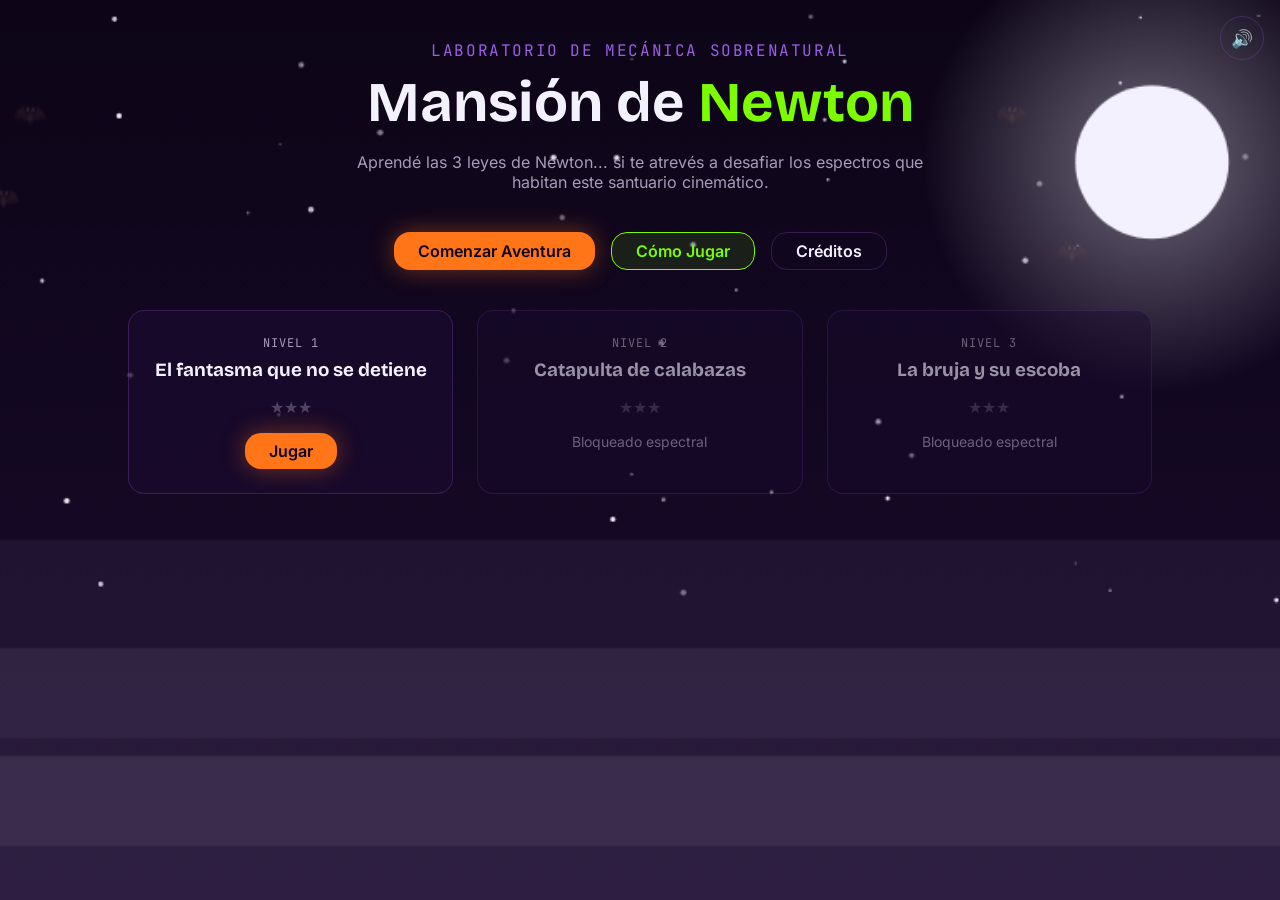
==== index.html @ 059179ec "fase-3: UI base, navegacion y pantallas de inicio/creditos (RF-01 a RF-06)" ====
<!DOCTYPE html>
<html lang="es">
  <head>
    <meta charset="UTF-8" />
    <meta name="viewport" content="width=device-width, initial-scale=1.0" />
    <title>Mansión de Newton</title>
    <link rel="stylesheet" href="css/tokens.css" />
    <link rel="stylesheet" href="css/base.css" />
    <link rel="stylesheet" href="css/components.css" />
    <link rel="stylesheet" href="css/screens.css" />
  </head>
  <body>
    <canvas id="game-canvas" width="960" height="540"></canvas>

    <button type="button" class="btn btn--ghost sound-toggle" data-sound-toggle aria-label="Silenciar sonido"></button>

    <div id="app">
      <section class="screen" data-screen="home" hidden>
        <p class="home__eyebrow">Laboratorio de Mecánica Sobrenatural</p>
        <h1 class="screen__title">Mansión de <em>Newton</em></h1>
        <p class="home__subtitle">
          Aprendé las 3 leyes de Newton... si te atrevés a desafiar los espectros
          que habitan este santuario cinemático.
        </p>
        <div class="home__actions">
          <button type="button" class="btn btn--primary" data-start-game>Comenzar Aventura</button>
          <button type="button" class="btn btn--secondary" data-modal-open="how-to-play">Cómo Jugar</button>
          <button type="button" class="btn btn--ghost" data-nav-to="credits">Créditos</button>
        </div>
        <div class="home__cards" data-level-cards></div>
      </section>

      <section class="screen" data-screen="credits" hidden>
        <h1 class="screen__title">Créditos</h1>
        <div class="panel credits__list">
          <p><strong>Materia:</strong> Física</p>
          <p><strong>Institución:</strong> Universidad de Cartagena, CT El Carmen de Bolívar</p>
          <p><strong>CIPA:</strong> Los Inges</p>
        </div>
        <div class="credits__actions">
          <button type="button" class="btn btn--ghost" data-nav-to="home">Volver al inicio</button>
          <button type="button" class="btn btn--secondary" data-reset-progress>Reiniciar progreso</button>
        </div>
      </section>
    </div>

    <div class="modal" data-modal="how-to-play" hidden>
      <div class="modal__backdrop"></div>
      <div class="modal__content panel" role="dialog" aria-modal="true" aria-labelledby="how-to-play-title">
        <button type="button" class="modal__close" data-modal-close aria-label="Cerrar">&times;</button>
        <h2 id="how-to-play-title">Cómo jugar</h2>
        <p>
          <strong>Nivel 1 — El fantasma que no se detiene:</strong> cargá potencia con el
          botón "Soplar" (o la tecla Espacio) y ajustá la fricción con el slider. El
          fantasma debe detenerse dentro de la alfombra, frente a la puerta.
        </p>
        <p>
          <strong>Nivel 2 — Catapulta de calabazas:</strong> elegí el tamaño de la
          calabaza, ajustá la fuerza de lanzamiento y derribá al menos 3 de los 4
          esqueletos en un máximo de 3 lanzamientos.
        </p>
        <p>
          <strong>Nivel 3 — La bruja y su escoba:</strong> elegí qué objeto lanzar y en
          qué dirección. La bruja retrocede en sentido contrario: usá el impulso para
          llegar hasta la luna.
        </p>
      </div>
    </div>

    <!-- Librerías de terceros -->
    <script src="vendor/matter.min.js" defer></script>
    <script src="vendor/chart.umd.min.js" defer></script>

    <!-- Núcleo físico (puro, sin DOM) -->
    <script src="js/config.js" defer></script>
    <script src="js/physics/newton.js" defer></script>
    <script src="js/physics/integrator.js" defer></script>

    <!-- Motor -->
    <script src="js/engine/loop.js" defer></script>
    <script src="js/engine/particles.js" defer></script>
    <script src="js/engine/background.js" defer></script>
    <script src="js/engine/audio.js" defer></script>

    <!-- Estado y datos -->
    <script src="js/state.js" defer></script>
    <script src="js/data/content.js" defer></script>

    <!-- UI -->
    <script src="js/ui/hud.js" defer></script>
    <script src="js/ui/chart.js" defer></script>
    <script src="js/ui/quiz.js" defer></script>
    <script src="js/ui/screens.js" defer></script>

    <!-- Niveles -->
    <script src="js/levels/level1.js" defer></script>
    <script src="js/levels/level2.js" defer></script>
    <script src="js/levels/level3.js" defer></script>

    <!-- Arranque -->
    <script src="js/main.js" defer></script>
  </body>
</html>
---- css/tokens.css ----
/*
  Variables de diseño de Mansión de Newton.
  Colores y tipografía tomados del export real de Stitch
  (design/stitch/mansi_n_de_newton/DESIGN.md), que prevalece
  sobre SPEC.md sección 5 cuando hay diferencias (SPEC.md 0.1.2 y 5).
  Fuentes autohospedadas en /assets/fonts para cumplir RNF-06 (offline).
*/

@font-face {
  font-family: "Bricolage Grotesque";
  src: url("../assets/fonts/bricolage-grotesque-variable.woff2") format("woff2");
  font-weight: 600 800;
  font-style: normal;
  font-display: swap;
}

@font-face {
  font-family: "Inter";
  src: url("../assets/fonts/inter-variable.woff2") format("woff2");
  font-weight: 400 600;
  font-style: normal;
  font-display: swap;
}

@font-face {
  font-family: "JetBrains Mono";
  src: url("../assets/fonts/jetbrains-mono-variable.woff2") format("woff2");
  font-weight: 400 600;
  font-style: normal;
  font-display: swap;
}

:root {
  /* Colores base */
  --color-bg-black: #0d0517;
  --color-bg-deep: #1a0b2e;
  --color-primary: #ff7518;
  --color-secondary: #7cfc00;
  --color-glow: #9b5de5;
  --color-text: #f4f1ff;
  --color-text-dim: #a89bb9;
  --color-ok: #7cfc00;
  --color-error: #ff3b5c;

  /* Tipografía (sustituye Creepster/Poppins de SPEC.md 5 por el diseño real) */
  --font-display: "Bricolage Grotesque", cursive;
  --font-body: "Inter", sans-serif;
  --font-mono: "JetBrains Mono", monospace;

  /* Forma */
  --radius: 0.5rem;
  --radius-lg: 1rem;
  --glass: rgba(26, 11, 46, 0.65);

  /* Espaciado (escala base 4px/8px, DESIGN.md "Layout & Spacing") */
  --space-xs: 0.25rem;
  --space-sm: 0.5rem;
  --space-md: 1rem;
  --space-lg: 1.5rem;
  --space-xl: 2.5rem;

  /* Niveles de elevación — Gothic Cyber-Glassmorphism (DESIGN.md "Elevation & Depth") */
  --elevation-1-bg: rgba(26, 11, 46, 0.7);
  --elevation-1-border: rgba(155, 93, 229, 0.25);
  --elevation-2-bg: rgba(38, 16, 66, 0.85);
  --elevation-2-glow: 0 0 20px -5px rgba(155, 93, 229, 0.35);
  --elevation-3-bg: rgba(26, 11, 46, 0.95);
  --elevation-3-glow-primary: 0 0 24px rgba(255, 117, 24, 0.4);
  --elevation-3-glow-secondary: 0 0 24px rgba(124, 252, 0, 0.4);
}
---- css/base.css ----
/*
  Reset y base tipográfica. Los estilos de pantallas/componentes
  se añaden en fases posteriores (components.css, screens.css).
*/

*,
*::before,
*::after {
  box-sizing: border-box;
}

html,
body {
  margin: 0;
  padding: 0;
  height: 100%;
}

body {
  background: var(--color-bg-black);
  color: var(--color-text);
  font-family: var(--font-body);
  -webkit-font-smoothing: antialiased;
}

/*
  Fondo ambiental fijo detrás de toda la UI. `object-fit: cover` escala las
  coordenadas lógicas 960x540 para cubrir el viewport sin deformarse,
  recortando el sobrante en vez de estirar (RNF-04).
*/
#game-canvas {
  position: fixed;
  inset: 0;
  width: 100vw;
  height: 100vh;
  object-fit: cover;
  z-index: -1;
  pointer-events: none;
}
---- css/components.css ----
/*
  Componentes reutilizables: botones, paneles, modal, tarjetas, slider, hud.
  Ver DESIGN.md (Stitch) para el sistema de elevación y estados de botón.
*/

/* Botones */
.btn {
  display: inline-flex;
  align-items: center;
  justify-content: center;
  gap: var(--space-sm);
  padding: var(--space-sm) var(--space-lg);
  border: none;
  border-radius: var(--radius-lg);
  font-family: var(--font-body);
  font-weight: 600;
  font-size: 1rem;
  cursor: pointer;
  transition: transform 0.15s ease, box-shadow 0.15s ease, background-color 0.15s ease;
}

.btn:focus-visible {
  outline: 2px solid var(--color-glow);
  outline-offset: 2px;
}

.btn:disabled {
  opacity: 0.5;
  cursor: not-allowed;
  transform: none !important;
  box-shadow: none !important;
}

.btn--primary {
  background: var(--color-primary);
  color: var(--color-bg-black);
  box-shadow: var(--elevation-3-glow-primary);
}

.btn--primary:hover:not(:disabled) {
  transform: scale(1.02);
}

.btn--primary:active:not(:disabled) {
  transform: scale(0.98);
}

.btn--secondary {
  background: rgba(124, 252, 0, 0.1);
  border: 1px solid var(--color-secondary);
  color: var(--color-secondary);
}

.btn--secondary:hover:not(:disabled) {
  background: var(--color-secondary);
  color: var(--color-bg-black);
}

.btn--ghost {
  background: transparent;
  border: 1px solid var(--elevation-1-border);
  color: var(--color-text);
}

.btn--ghost:hover:not(:disabled) {
  background: rgba(155, 93, 229, 0.2);
}

/* Botón flotante de sonido (RF-05), visible en todas las pantallas */
.sound-toggle {
  position: fixed;
  top: var(--space-md);
  right: var(--space-md);
  z-index: 10;
  width: 2.75rem;
  height: 2.75rem;
  padding: 0;
  border-radius: 50%;
  font-size: 1.1rem;
}

/* Paneles (efecto cristal, niveles de elevación de DESIGN.md) */
.panel {
  background: var(--elevation-1-bg);
  border: 1px solid var(--elevation-1-border);
  border-radius: var(--radius-lg);
  backdrop-filter: blur(16px);
  padding: var(--space-lg);
}

.panel--raised {
  background: var(--elevation-2-bg);
  box-shadow: var(--elevation-2-glow);
  backdrop-filter: blur(24px);
}

/* Modal */
.modal {
  position: fixed;
  inset: 0;
  z-index: 100;
  display: flex;
  align-items: center;
  justify-content: center;
  padding: var(--space-md);
}

.modal[hidden] {
  display: none;
}

.modal__backdrop {
  position: absolute;
  inset: 0;
  background: rgba(13, 5, 23, 0.75);
}

.modal__content {
  position: relative;
  background: var(--elevation-3-bg);
  box-shadow: var(--elevation-3-glow-primary);
  max-width: 32rem;
  max-height: 100%;
  overflow-y: auto;
  padding: var(--space-xl);
}

.modal__close {
  position: absolute;
  top: var(--space-md);
  right: var(--space-md);
  background: transparent;
  border: none;
  color: var(--color-text-dim);
  font-size: 1.25rem;
  line-height: 1;
  cursor: pointer;
}

.modal__close:hover {
  color: var(--color-text);
}

/* Tarjetas de nivel (RF-02) */
.card {
  background: var(--elevation-1-bg);
  border: 1px solid var(--elevation-1-border);
  border-radius: var(--radius-lg);
  padding: var(--space-lg);
  text-align: center;
}

.card--locked {
  opacity: 0.6;
}

.card--completed {
  border-color: var(--color-secondary);
  box-shadow: var(--elevation-3-glow-secondary);
}

.card__eyebrow {
  font-family: var(--font-mono);
  font-size: 0.75rem;
  color: var(--color-text-dim);
  text-transform: uppercase;
  letter-spacing: 0.08em;
  margin: 0;
}

.card__title {
  font-family: var(--font-display);
  margin: var(--space-sm) 0 var(--space-md);
}

.card__stars {
  margin-bottom: var(--space-md);
}

.card__star {
  color: var(--color-text-dim);
  opacity: 0.4;
}

.card__star--filled {
  color: var(--color-primary);
  opacity: 1;
}

.card__hint {
  font-size: 0.875rem;
  color: var(--color-text-dim);
}

/* Slider */
.slider {
  width: 100%;
  height: 6px;
  border-radius: var(--radius);
  background: var(--elevation-1-border);
  accent-color: var(--color-primary);
  cursor: pointer;
}

.slider:focus-visible {
  outline: 2px solid var(--color-glow);
  outline-offset: 2px;
}

/* HUD */
.hud {
  background: var(--elevation-2-bg);
  box-shadow: var(--elevation-2-glow);
  border-radius: var(--radius-lg);
  padding: var(--space-md) var(--space-lg);
  font-family: var(--font-mono);
}
---- css/screens.css ----
/*
  Estilos por pantalla. La visibilidad se controla con el atributo nativo
  `hidden` (ver js/ui/screens.js), no con clases.
*/

#app {
  position: relative;
  min-height: 100vh;
  padding: var(--space-xl) var(--space-md);
}

.screen {
  max-width: 64rem;
  margin: 0 auto;
}

.screen__title {
  font-family: var(--font-display);
  font-size: clamp(2rem, 6vw, 3.5rem);
  text-align: center;
  margin: 0 0 var(--space-md);
}

.screen__title em {
  color: var(--color-secondary);
  font-style: normal;
}

/* Pantalla de inicio */
.home__eyebrow {
  font-family: var(--font-mono);
  color: var(--color-glow);
  text-transform: uppercase;
  letter-spacing: 0.1em;
  text-align: center;
  margin: 0 0 var(--space-sm);
}

.home__subtitle {
  text-align: center;
  color: var(--color-text-dim);
  max-width: 36rem;
  margin: 0 auto var(--space-xl);
}

.home__actions {
  display: flex;
  flex-wrap: wrap;
  justify-content: center;
  gap: var(--space-md);
  margin-bottom: var(--space-xl);
}

.home__cards {
  display: grid;
  grid-template-columns: 1fr;
  gap: var(--space-lg);
}

@media (min-width: 640px) {
  .home__cards {
    grid-template-columns: repeat(2, 1fr);
  }
}

@media (min-width: 960px) {
  .home__cards {
    grid-template-columns: repeat(3, 1fr);
  }
}

/* Créditos */
.credits__list {
  color: var(--color-text-dim);
  line-height: 1.8;
}

.credits__actions {
  display: flex;
  flex-wrap: wrap;
  justify-content: center;
  gap: var(--space-md);
  margin-top: var(--space-xl);
}
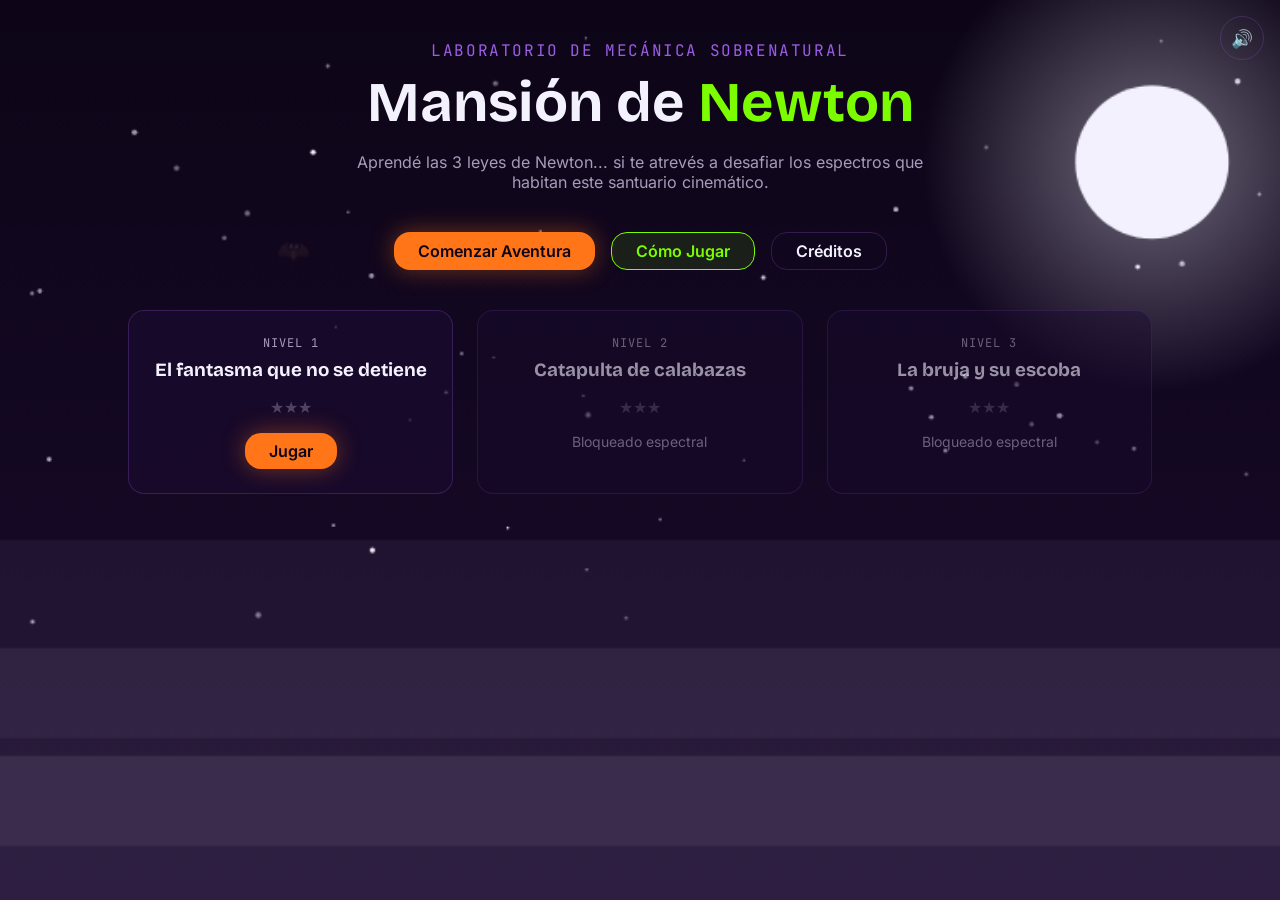
==== commit 5f7b5e3c: "fase-4: nivel 1, el fantasma que no se detiene (RF-10 a RF-14, RF-20 a RF-26)" ====
--- a/index.html
+++ b/index.html
@@ -28,6 +28,52 @@
           <button type="button" class="btn btn--ghost" data-nav-to="credits">Créditos</button>
         </div>
         <div class="home__cards" data-level-cards></div>
+      </section>
+
+      <section class="screen level" data-screen="level-1" hidden>
+        <div class="level__topbar hud" data-level1="topbar"></div>
+        <div class="level__layout">
+          <div class="level__stage-wrap">
+            <canvas class="level__canvas" data-level1="canvas" width="960" height="540"></canvas>
+            <div class="level__message panel" data-level1="message" hidden></div>
+          </div>
+          <aside class="level__sidebar">
+            <div class="level__mission panel">
+              <h2 class="level__mission-title">Misión</h2>
+              <p>
+                Soplá al fantasma para que se detenga justo sobre la alfombra, frente a
+                la puerta. Ajustá la niebla de fricción antes de soplar: una vez que el
+                fantasma vuela, ya no podés cambiarla.
+              </p>
+            </div>
+            <div class="level__control">
+              <label class="level__control-label" for="level1-friction">
+                Niebla de fricción (<span data-level1="friction-value">μ = 0.00</span>)
+              </label>
+              <input
+                id="level1-friction"
+                class="slider"
+                type="range"
+                min="0"
+                max="1"
+                step="0.01"
+                value="0.3"
+                data-level1="friction"
+              />
+            </div>
+            <div class="level__control">
+              <button type="button" class="btn btn--primary level__blow" data-level1="blow">
+                Mantené para soplar
+              </button>
+              <div class="charge-bar">
+                <div class="charge-bar__fill" data-level1="charge-fill"></div>
+              </div>
+            </div>
+            <div class="hud level__telemetry" data-level1="telemetry"></div>
+            <p class="level__status" data-level1="status">Estado: en reposo (inercia estática)</p>
+            <button type="button" class="btn btn--ghost" data-level1="reset">Reiniciar</button>
+          </aside>
+        </div>
       </section>
 
       <section class="screen" data-screen="credits" hidden>
--- a/css/components.css
+++ b/css/components.css
@@ -215,3 +215,50 @@
   padding: var(--space-md) var(--space-lg);
   font-family: var(--font-mono);
 }
+
+.hud__title {
+  font-family: var(--font-display);
+  color: var(--color-text);
+}
+
+.hud__score,
+.hud__attempts {
+  color: var(--color-text-dim);
+}
+
+.hud__field {
+  display: flex;
+  justify-content: space-between;
+  gap: var(--space-sm);
+}
+
+.hud__field-label {
+  color: var(--color-text-dim);
+}
+
+.hud__field-value {
+  color: var(--color-text);
+  font-weight: 600;
+}
+
+.hud__field-value small {
+  color: var(--color-text-dim);
+  font-weight: 400;
+}
+
+/* Barra de carga del soplido (RF-21) */
+.charge-bar {
+  width: 100%;
+  height: 8px;
+  margin-top: var(--space-sm);
+  border-radius: var(--radius);
+  background: var(--elevation-1-border);
+  overflow: hidden;
+}
+
+.charge-bar__fill {
+  height: 100%;
+  width: 0%;
+  background: var(--color-primary);
+  transition: width 0.05s linear;
+}
--- a/css/screens.css
+++ b/css/screens.css
@@ -69,6 +69,113 @@
   }
 }
 
+/* Pantallas de nivel (RF-10 a RF-14) */
+.level {
+  max-width: 72rem;
+}
+
+.level__topbar {
+  display: flex;
+  flex-wrap: wrap;
+  justify-content: space-between;
+  gap: var(--space-sm);
+  margin-bottom: var(--space-lg);
+}
+
+.level__layout {
+  display: grid;
+  grid-template-columns: 1fr;
+  gap: var(--space-lg);
+}
+
+.level__stage-wrap {
+  position: relative;
+}
+
+.level__canvas {
+  width: 100%;
+  aspect-ratio: 16 / 9;
+  display: block;
+  border-radius: var(--radius-lg);
+  border: 1px solid var(--elevation-1-border);
+}
+
+.level__message {
+  position: absolute;
+  inset: var(--space-md);
+  display: flex;
+  flex-direction: column;
+  justify-content: center;
+  align-items: center;
+  gap: var(--space-sm);
+  text-align: center;
+  background: var(--elevation-3-bg);
+  backdrop-filter: blur(20px);
+}
+
+.level__message-title {
+  font-family: var(--font-display);
+  font-size: 1.5rem;
+  margin: 0;
+}
+
+.level__message-title--ok {
+  color: var(--color-secondary);
+}
+
+.level__message-title--error {
+  color: var(--color-error);
+}
+
+.level__message-actions {
+  display: flex;
+  flex-wrap: wrap;
+  justify-content: center;
+  gap: var(--space-sm);
+}
+
+.level__sidebar {
+  display: flex;
+  flex-direction: column;
+  gap: var(--space-md);
+}
+
+.level__mission-title {
+  font-family: var(--font-display);
+  margin: 0 0 var(--space-sm);
+}
+
+.level__control-label {
+  display: block;
+  font-size: 0.875rem;
+  color: var(--color-text-dim);
+  margin-bottom: var(--space-sm);
+}
+
+.level__blow {
+  width: 100%;
+}
+
+.level__telemetry {
+  display: grid;
+  grid-template-columns: repeat(2, 1fr);
+  gap: var(--space-sm);
+}
+
+.level__status {
+  font-family: var(--font-mono);
+  font-size: 0.875rem;
+  color: var(--color-text-dim);
+  text-align: center;
+  margin: 0;
+}
+
+@media (min-width: 960px) {
+  .level__layout {
+    grid-template-columns: 2fr 1fr;
+  }
+}
+
 /* Créditos */
 .credits__list {
   color: var(--color-text-dim);
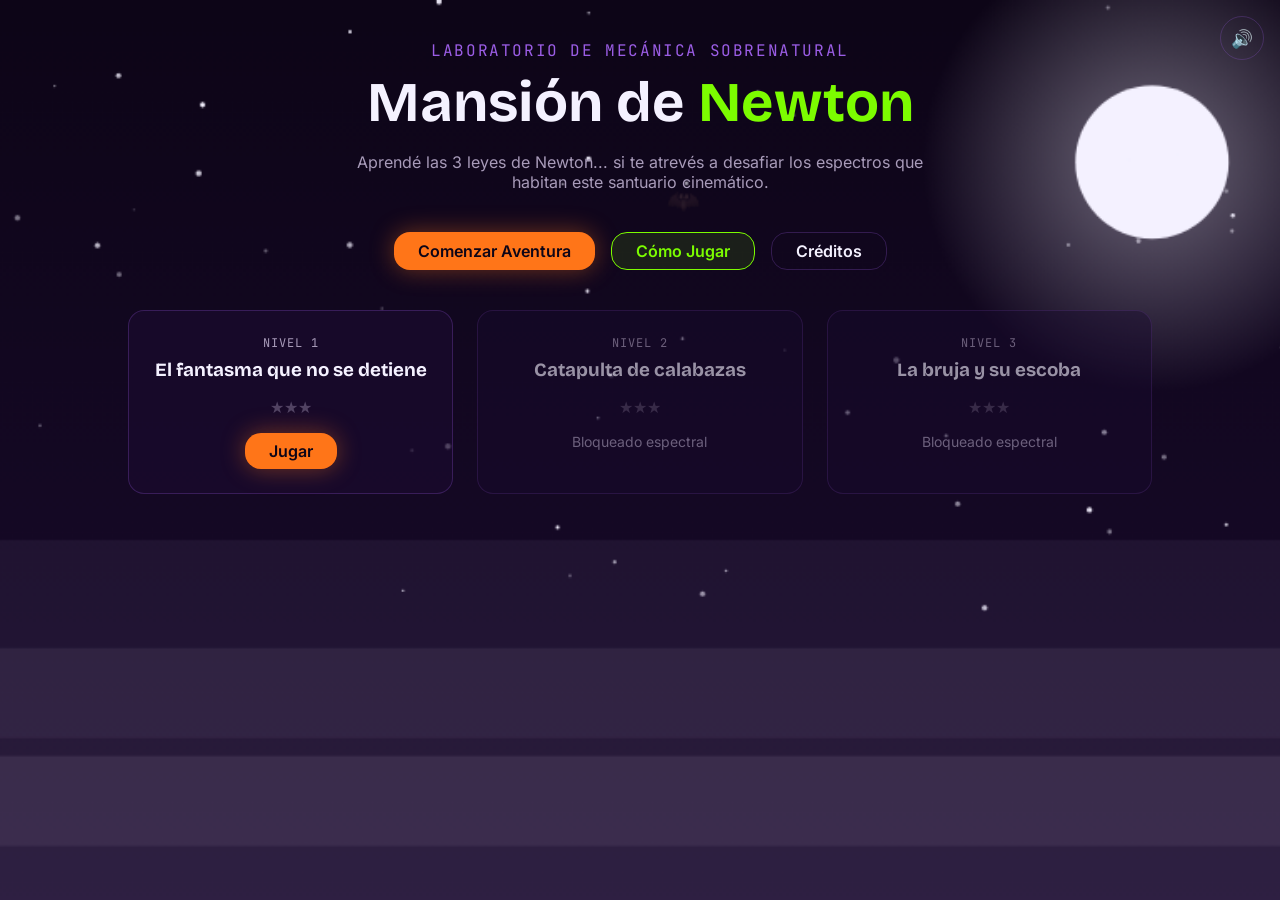
==== commit 6c7eb38b: "fase-5: explicación y quiz tras ganar un nivel (RF-50 a RF-53)" ====
--- a/index.html
+++ b/index.html
@@ -113,6 +113,30 @@
       </div>
     </div>
 
+    <div class="modal" data-modal="lesson" hidden>
+      <div class="modal__backdrop"></div>
+      <div class="modal__content panel" role="dialog" aria-modal="true" aria-labelledby="lesson-title">
+        <button type="button" class="modal__close" data-modal-close aria-label="Cerrar">&times;</button>
+
+        <div data-lesson="explanation">
+          <p class="lesson__eyebrow">Ley de Newton</p>
+          <h2 id="lesson-title" data-lesson="law-name"></h2>
+          <p class="lesson__statement" data-lesson="law-statement"></p>
+          <p class="lesson__formula" data-lesson="law-formula"></p>
+          <p class="lesson__example" data-lesson="law-example"></p>
+          <button type="button" class="btn btn--primary" data-lesson="continue-quiz">Continuar al quiz</button>
+        </div>
+
+        <div data-lesson="quiz" hidden>
+          <p class="lesson__eyebrow">Quiz</p>
+          <h2 data-lesson="quiz-question"></h2>
+          <div class="quiz__options" data-lesson="quiz-options"></div>
+          <p class="quiz__feedback" data-lesson="quiz-feedback" hidden></p>
+          <button type="button" class="btn btn--primary" data-lesson="next-level" hidden>Siguiente nivel</button>
+        </div>
+      </div>
+    </div>
+
     <!-- Librerías de terceros -->
     <script src="vendor/matter.min.js" defer></script>
     <script src="vendor/chart.umd.min.js" defer></script>
--- a/css/components.css
+++ b/css/components.css
@@ -262,3 +262,74 @@
   background: var(--color-primary);
   transition: width 0.05s linear;
 }
+
+/* Modal de explicación y quiz (RF-50 a RF-53) */
+.lesson__eyebrow {
+  font-family: var(--font-mono);
+  font-size: 0.75rem;
+  color: var(--color-text-dim);
+  text-transform: uppercase;
+  letter-spacing: 0.08em;
+  margin: 0;
+}
+
+.lesson__statement {
+  color: var(--color-text);
+}
+
+.lesson__formula {
+  font-family: var(--font-mono);
+  font-size: 1.25rem;
+  color: var(--color-primary);
+}
+
+.lesson__example {
+  color: var(--color-text-dim);
+}
+
+.quiz__options {
+  display: flex;
+  flex-direction: column;
+  gap: var(--space-sm);
+  margin: var(--space-md) 0;
+}
+
+.quiz__option {
+  text-align: left;
+  padding: var(--space-sm) var(--space-md);
+  border-radius: var(--radius);
+  border: 1px solid var(--elevation-1-border);
+  background: var(--elevation-1-bg);
+  color: var(--color-text);
+  cursor: pointer;
+}
+
+.quiz__option:disabled {
+  cursor: default;
+}
+
+.quiz__option--correct {
+  border-color: var(--color-ok);
+  box-shadow: 0 0 0 1px var(--color-ok) inset;
+}
+
+.quiz__option--incorrect {
+  border-color: var(--color-error);
+  box-shadow: 0 0 0 1px var(--color-error) inset;
+}
+
+.quiz__feedback {
+  padding: var(--space-sm) var(--space-md);
+  border-radius: var(--radius);
+  margin-bottom: var(--space-md);
+}
+
+.quiz__feedback--ok {
+  background: rgba(124, 252, 0, 0.12);
+  color: var(--color-ok);
+}
+
+.quiz__feedback--error {
+  background: rgba(255, 59, 92, 0.12);
+  color: var(--color-error);
+}
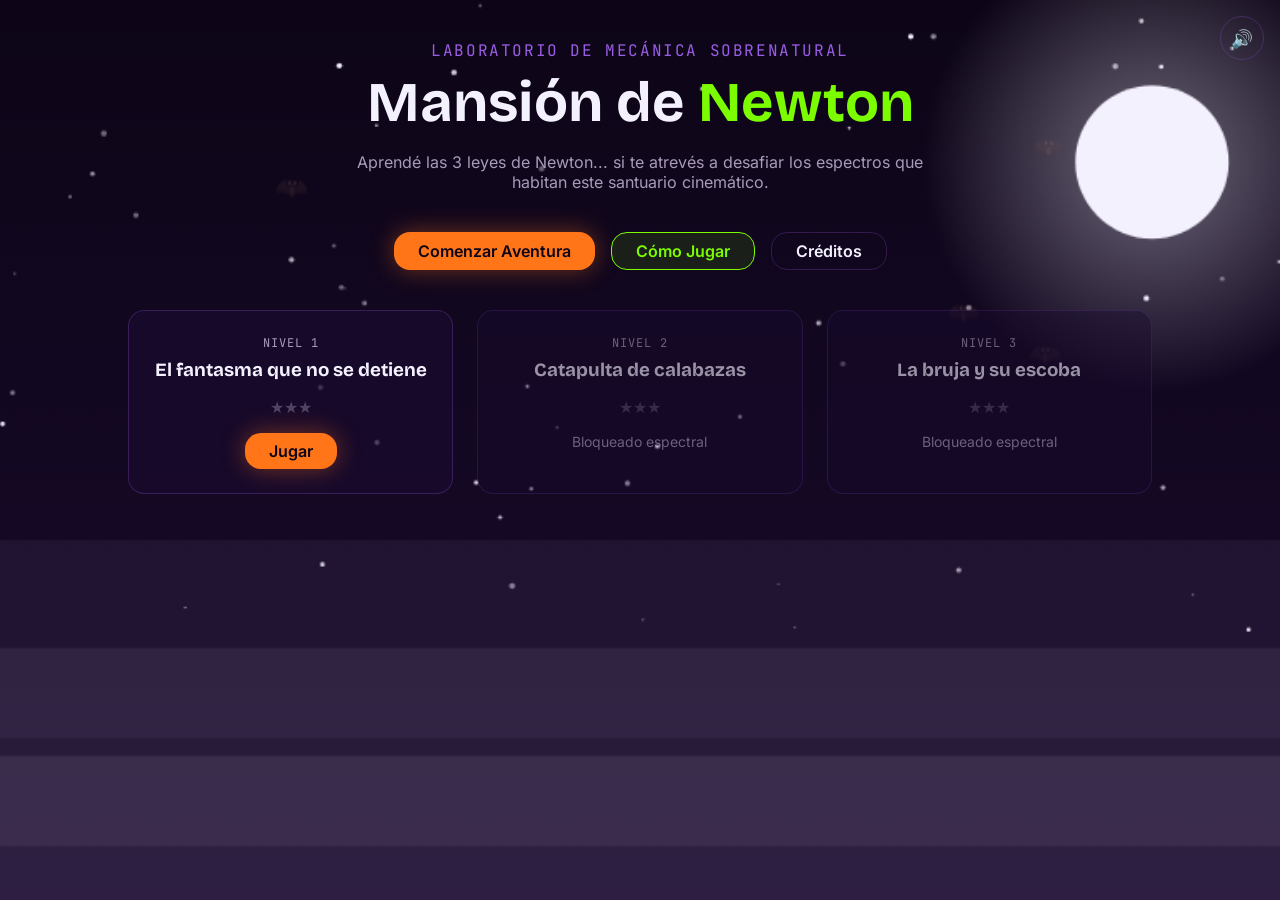
==== commit eb15d7f8: "fase-6: catapulta de calabazas con Matter.js (RF-30 a RF-38)" ====
--- a/index.html
+++ b/index.html
@@ -76,6 +76,64 @@
         </div>
       </section>
 
+      <section class="screen level" data-screen="level-2" hidden>
+        <div class="level__topbar hud" data-level2="topbar"></div>
+        <div class="level__layout">
+          <div class="level__stage-wrap">
+            <canvas class="level__canvas" data-level2="canvas" width="960" height="540"></canvas>
+            <div class="level__message panel" data-level2="message" hidden></div>
+          </div>
+          <aside class="level__sidebar">
+            <div class="level__mission panel">
+              <h2 class="level__mission-title">Misión</h2>
+              <p>
+                Elegí la calabaza y la fuerza de la catapulta para derribar al menos 3
+                de los 4 esqueletos de la torre. Tenés 3 lanzamientos: usá la vista
+                previa para calcular antes de disparar.
+              </p>
+            </div>
+            <div class="level__control">
+              <span class="level__control-label">Calabaza</span>
+              <div class="pumpkin-select">
+                <button type="button" class="pumpkin-select__option" data-level2-mass="small">
+                  Pequeña <span class="pumpkin-select__mass">1 kg</span>
+                </button>
+                <button type="button" class="pumpkin-select__option" data-level2-mass="medium">
+                  Mediana <span class="pumpkin-select__mass">3 kg</span>
+                </button>
+                <button type="button" class="pumpkin-select__option" data-level2-mass="giant">
+                  Gigante <span class="pumpkin-select__mass">8 kg</span>
+                </button>
+              </div>
+            </div>
+            <div class="level__control">
+              <label class="level__control-label" for="level2-force">
+                Fuerza (<span data-level2="force-value">150 N</span>)
+              </label>
+              <input
+                id="level2-force"
+                class="slider"
+                type="range"
+                min="50"
+                max="500"
+                step="10"
+                value="150"
+                data-level2="force"
+              />
+            </div>
+            <div class="level2-instrument panel panel--raised" data-level2="preview">
+              <div class="hud level__telemetry" data-level2="telemetry"></div>
+              <p class="level2-instrument__formula" data-level2="formula"></p>
+            </div>
+            <div class="level2-chart">
+              <canvas data-level2="chart" height="140"></canvas>
+            </div>
+            <button type="button" class="btn btn--primary" data-level2="launch">Lanzar</button>
+            <p class="level__status" data-level2="status">Estado: catapulta lista</p>
+          </aside>
+        </div>
+      </section>
+
       <section class="screen" data-screen="credits" hidden>
         <h1 class="screen__title">Créditos</h1>
         <div class="panel credits__list">
--- a/css/base.css
+++ b/css/base.css
@@ -14,6 +14,16 @@
   margin: 0;
   padding: 0;
   height: 100%;
+}
+
+/*
+  Cualquier regla de `display` en una clase de autor vence por especificidad
+  a la hoja de estilos del navegador para `[hidden]`, así que sin esto
+  cualquier componente con `display` propio (botones, paneles) ignora el
+  atributo `hidden` y queda visible igual.
+*/
+[hidden] {
+  display: none !important;
 }
 
 body {
--- a/css/components.css
+++ b/css/components.css
@@ -333,3 +333,49 @@
   background: rgba(255, 59, 92, 0.12);
   color: var(--color-error);
 }
+
+/* Selector de calabaza (Nivel 2, RF-33) */
+.pumpkin-select {
+  display: flex;
+  gap: var(--space-sm);
+}
+
+.pumpkin-select__option {
+  flex: 1;
+  padding: var(--space-sm);
+  border-radius: var(--radius);
+  border: 1px solid var(--elevation-1-border);
+  background: var(--elevation-1-bg);
+  color: var(--color-text);
+  text-align: center;
+  cursor: pointer;
+}
+
+.pumpkin-select__option[aria-pressed='true'] {
+  border-color: var(--color-primary);
+  box-shadow: var(--elevation-3-glow-primary);
+}
+
+.pumpkin-select__option:disabled {
+  opacity: 0.5;
+  cursor: default;
+}
+
+.pumpkin-select__mass {
+  display: block;
+  font-size: 0.75rem;
+  color: var(--color-text-dim);
+}
+
+/* Panel de instrumentos del Nivel 2 (RF-34, RF-36) */
+.level2-instrument__formula {
+  font-family: var(--font-mono);
+  color: var(--color-primary);
+  margin-top: var(--space-sm);
+  margin-bottom: 0;
+}
+
+.level2-chart {
+  position: relative;
+  height: 140px;
+}
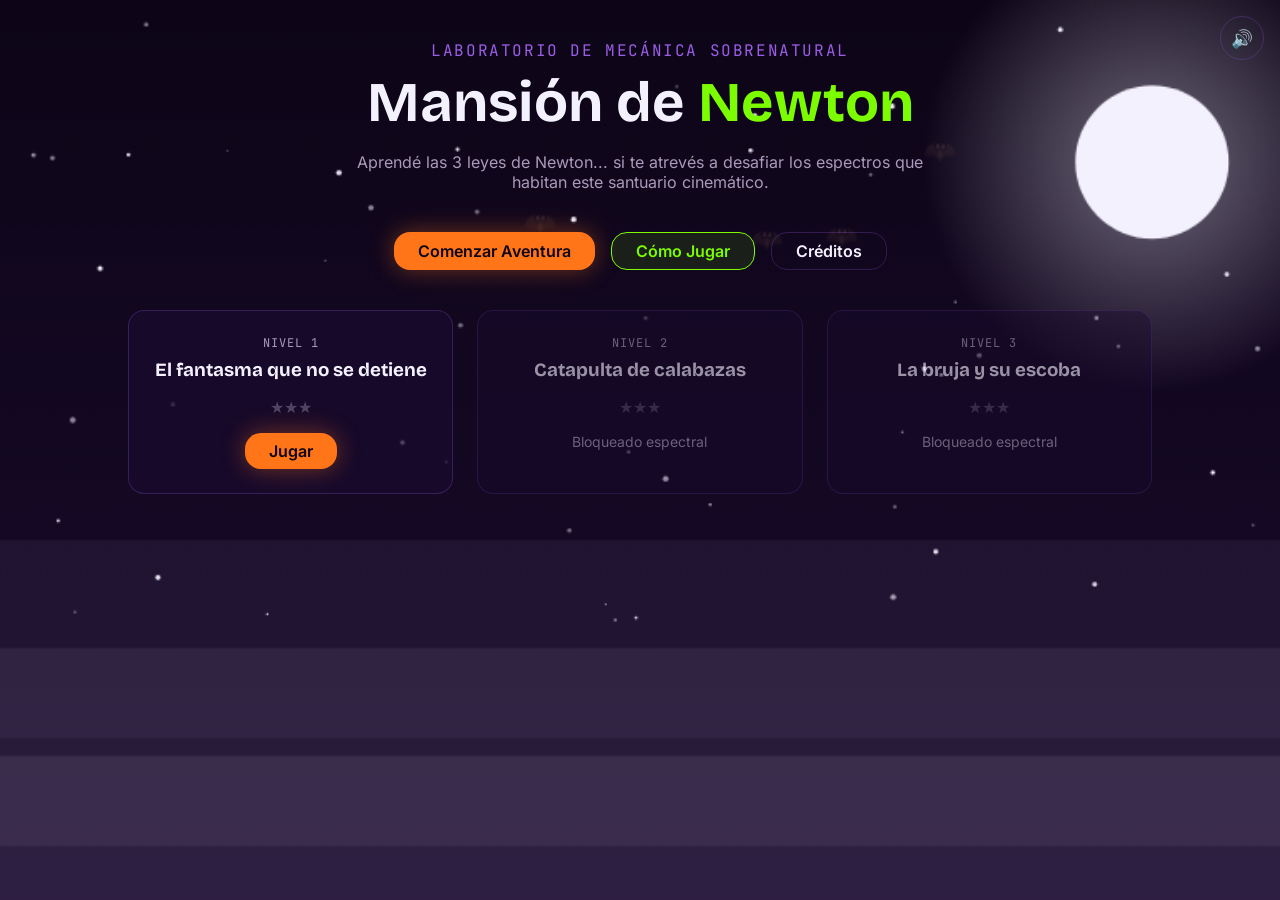
==== commit 15e84675: "fase-7: la bruja y su escoba, conservacion del momento (RF-40 a RF-47)" ====
--- a/index.html
+++ b/index.html
@@ -94,15 +94,15 @@
             </div>
             <div class="level__control">
               <span class="level__control-label">Calabaza</span>
-              <div class="pumpkin-select">
-                <button type="button" class="pumpkin-select__option" data-level2-mass="small">
-                  Pequeña <span class="pumpkin-select__mass">1 kg</span>
-                </button>
-                <button type="button" class="pumpkin-select__option" data-level2-mass="medium">
-                  Mediana <span class="pumpkin-select__mass">3 kg</span>
-                </button>
-                <button type="button" class="pumpkin-select__option" data-level2-mass="giant">
-                  Gigante <span class="pumpkin-select__mass">8 kg</span>
+              <div class="item-select">
+                <button type="button" class="item-select__option" data-level2-mass="small">
+                  Pequeña <span class="item-select__mass">1 kg</span>
+                </button>
+                <button type="button" class="item-select__option" data-level2-mass="medium">
+                  Mediana <span class="item-select__mass">3 kg</span>
+                </button>
+                <button type="button" class="item-select__option" data-level2-mass="giant">
+                  Gigante <span class="item-select__mass">8 kg</span>
                 </button>
               </div>
             </div>
@@ -134,6 +134,55 @@
         </div>
       </section>
 
+      <section class="screen level" data-screen="level-3" hidden>
+        <div class="level__topbar hud" data-level3="topbar"></div>
+        <div class="level__layout">
+          <div class="level__stage-wrap">
+            <canvas class="level__canvas" data-level3="canvas" width="960" height="540"></canvas>
+            <div class="level__message panel" data-level3="message" hidden></div>
+          </div>
+          <aside class="level__sidebar">
+            <div class="level__mission panel">
+              <h2 class="level__mission-title">Misión</h2>
+              <p>
+                La bruja flota sin gravedad. Elegí qué lanzar y en qué dirección: por
+                la 3.ª ley, ella retrocede exactamente al revés. Guiala hasta la luna
+                llena en 6 lanzamientos como máximo.
+              </p>
+            </div>
+            <div class="level__control">
+              <span class="level__control-label">Objeto a lanzar</span>
+              <div class="item-select">
+                <button type="button" class="item-select__option" data-level3-object="candy">
+                  Caramelos <span class="item-select__mass">2 kg</span>
+                </button>
+                <button type="button" class="item-select__option" data-level3-object="cauldron">
+                  Caldero <span class="item-select__mass">8 kg</span>
+                </button>
+              </div>
+            </div>
+            <div class="level__control">
+              <label class="level__control-label" for="level3-direction">
+                Dirección (<span data-level3="direction-value">0°</span>)
+              </label>
+              <input
+                id="level3-direction"
+                class="slider"
+                type="range"
+                min="0"
+                max="359"
+                step="1"
+                value="0"
+                data-level3="direction"
+              />
+            </div>
+            <div class="hud level__telemetry" data-level3="telemetry"></div>
+            <button type="button" class="btn btn--primary" data-level3="launch">Lanzar hacia atrás</button>
+            <p class="level__status" data-level3="status">Estado: flotando en reposo</p>
+          </aside>
+        </div>
+      </section>
+
       <section class="screen" data-screen="credits" hidden>
         <h1 class="screen__title">Créditos</h1>
         <div class="panel credits__list">
--- a/css/components.css
+++ b/css/components.css
@@ -334,13 +334,13 @@
   color: var(--color-error);
 }
 
-/* Selector de calabaza (Nivel 2, RF-33) */
-.pumpkin-select {
+/* Selector de ítem con masa (Nivel 2 RF-33, Nivel 3 RF-41) */
+.item-select {
   display: flex;
   gap: var(--space-sm);
 }
 
-.pumpkin-select__option {
+.item-select__option {
   flex: 1;
   padding: var(--space-sm);
   border-radius: var(--radius);
@@ -351,17 +351,17 @@
   cursor: pointer;
 }
 
-.pumpkin-select__option[aria-pressed='true'] {
+.item-select__option[aria-pressed='true'] {
   border-color: var(--color-primary);
   box-shadow: var(--elevation-3-glow-primary);
 }
 
-.pumpkin-select__option:disabled {
+.item-select__option:disabled {
   opacity: 0.5;
   cursor: default;
 }
 
-.pumpkin-select__mass {
+.item-select__mass {
   display: block;
   font-size: 0.75rem;
   color: var(--color-text-dim);
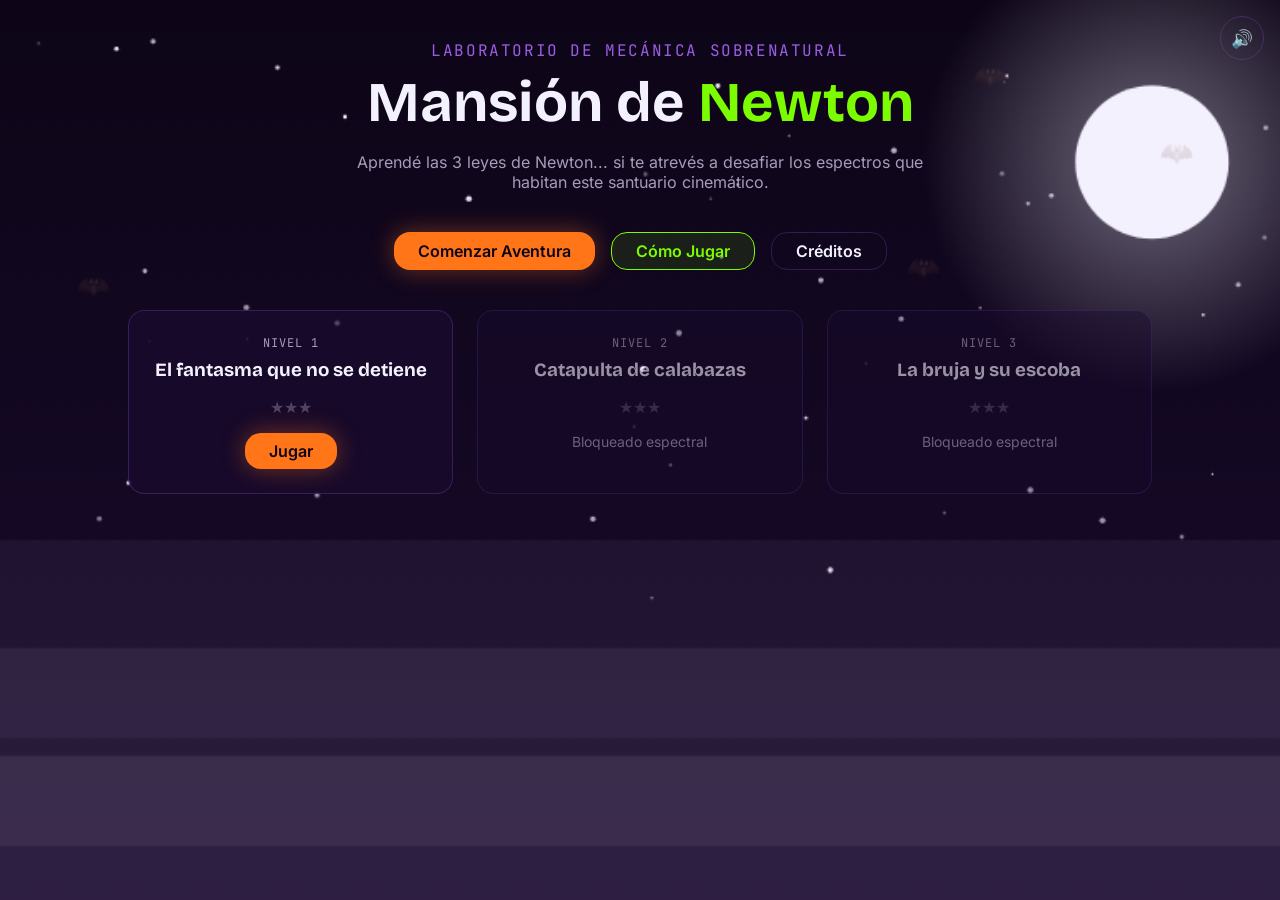
==== commit 59e00005: "fase-8: pantalla final, sonido sintetizado y pulido de accesibilidad (RF-05, RF-60, RF-61, RNF-05, R" ====
--- a/index.html
+++ b/index.html
@@ -183,6 +183,20 @@
         </div>
       </section>
 
+      <section class="screen" data-screen="final" hidden>
+        <h1 class="screen__title">¡Newton estaría orgulloso!</h1>
+        <p class="final__subtitle">
+          Superaste las tres leyes de la Mansión. Puntaje total:
+          <strong data-final="total-score">0</strong>
+        </p>
+        <div class="final__levels" data-final="level-cards"></div>
+        <div class="final__laws" data-final="law-cards"></div>
+        <div class="final__actions">
+          <button type="button" class="btn btn--primary" data-final-replay>Jugar de nuevo</button>
+          <button type="button" class="btn btn--ghost" data-nav-to="home">Volver al inicio</button>
+        </div>
+      </section>
+
       <section class="screen" data-screen="credits" hidden>
         <h1 class="screen__title">Créditos</h1>
         <div class="panel credits__list">
@@ -238,7 +252,7 @@
           <p class="lesson__eyebrow">Quiz</p>
           <h2 data-lesson="quiz-question"></h2>
           <div class="quiz__options" data-lesson="quiz-options"></div>
-          <p class="quiz__feedback" data-lesson="quiz-feedback" hidden></p>
+          <p class="quiz__feedback" data-lesson="quiz-feedback" aria-live="polite" hidden></p>
           <button type="button" class="btn btn--primary" data-lesson="next-level" hidden>Siguiente nivel</button>
         </div>
       </div>
--- a/css/screens.css
+++ b/css/screens.css
@@ -176,6 +176,45 @@
   }
 }
 
+/* Pantalla final (RF-60, RF-61) */
+.final__subtitle {
+  text-align: center;
+  color: var(--color-text-dim);
+  max-width: 36rem;
+  margin: 0 auto var(--space-xl);
+}
+
+.final__levels,
+.final__laws {
+  display: grid;
+  grid-template-columns: 1fr;
+  gap: var(--space-lg);
+  margin-bottom: var(--space-xl);
+}
+
+.final__law-statement {
+  color: var(--color-text-dim);
+}
+
+.final__law-formula {
+  font-family: var(--font-mono);
+  color: var(--color-glow);
+}
+
+.final__actions {
+  display: flex;
+  flex-wrap: wrap;
+  justify-content: center;
+  gap: var(--space-md);
+}
+
+@media (min-width: 640px) {
+  .final__levels,
+  .final__laws {
+    grid-template-columns: repeat(3, 1fr);
+  }
+}
+
 /* Créditos */
 .credits__list {
   color: var(--color-text-dim);
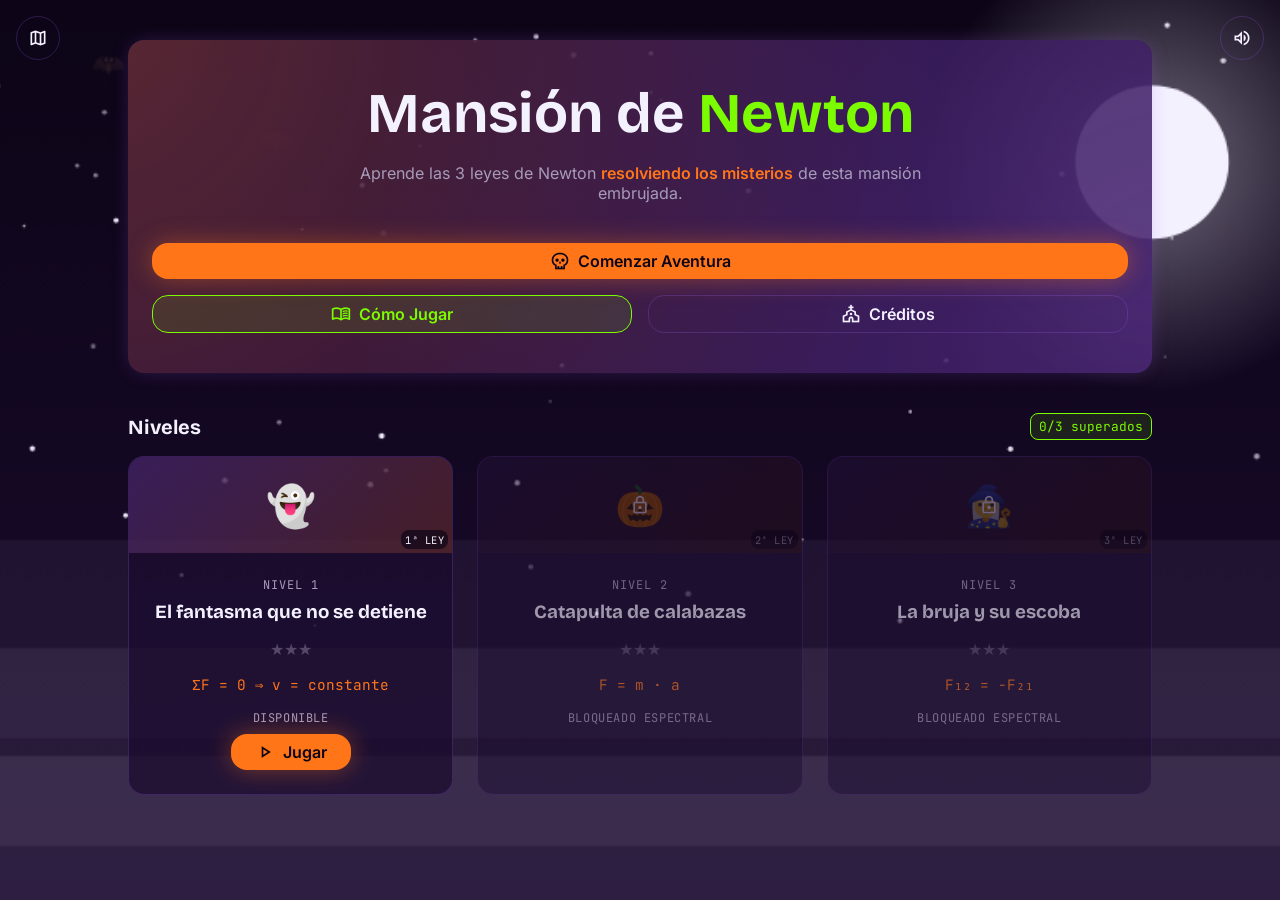
==== commit 42a22235: "Refactor levels 1-3 to improve UI and gameplay feedback - Updated hints in level 1 and level 2 for c" ====
--- a/index.html
+++ b/index.html
@@ -13,171 +13,346 @@
     <canvas id="game-canvas" width="960" height="540"></canvas>
 
     <button type="button" class="btn btn--ghost sound-toggle" data-sound-toggle aria-label="Silenciar sonido"></button>
+    <button type="button" class="btn btn--ghost level-menu-toggle" data-modal-open="level-menu" aria-label="Mapa de niveles">
+      <span class="material-symbols-outlined" aria-hidden="true">map</span>
+    </button>
 
     <div id="app">
       <section class="screen" data-screen="home" hidden>
-        <p class="home__eyebrow">Laboratorio de Mecánica Sobrenatural</p>
-        <h1 class="screen__title">Mansión de <em>Newton</em></h1>
-        <p class="home__subtitle">
-          Aprendé las 3 leyes de Newton... si te atrevés a desafiar los espectros
-          que habitan este santuario cinemático.
-        </p>
-        <div class="home__actions">
-          <button type="button" class="btn btn--primary" data-start-game>Comenzar Aventura</button>
-          <button type="button" class="btn btn--secondary" data-modal-open="how-to-play">Cómo Jugar</button>
-          <button type="button" class="btn btn--ghost" data-nav-to="credits">Créditos</button>
+        <div class="home__hero">
+          <div class="home__hero-glow" aria-hidden="true"></div>
+          <div class="home__hero-content">
+            <h1 class="screen__title">Mansión de <em>Newton</em></h1>
+            <p class="home__subtitle">
+              Aprende las 3 leyes de Newton
+              <span class="home__subtitle-emphasis">resolviendo los misterios</span>
+              de esta mansión embrujada.
+            </p>
+            <div class="home__actions">
+              <button type="button" class="btn btn--primary" data-start-game>
+                <span class="material-symbols-outlined" aria-hidden="true">skull</span>
+                Comenzar Aventura
+              </button>
+              <button type="button" class="btn btn--secondary" data-modal-open="how-to-play">
+                <span class="material-symbols-outlined" aria-hidden="true">menu_book</span>
+                Cómo Jugar
+              </button>
+              <button type="button" class="btn btn--ghost" data-nav-to="credits">
+                <span class="material-symbols-outlined" aria-hidden="true">church</span>
+                Créditos
+              </button>
+            </div>
+          </div>
+        </div>
+
+        <div class="home__section-head">
+          <h2 class="home__section-title">Niveles</h2>
+          <span class="home__section-badge" data-home="levels-progress"></span>
         </div>
         <div class="home__cards" data-level-cards></div>
       </section>
 
-      <section class="screen level" data-screen="level-1" hidden>
-        <div class="level__topbar hud" data-level1="topbar"></div>
+      <section class="screen level level1" data-screen="level-1" hidden>
+        <div class="level1-topbar" data-level1="topbar"></div>
         <div class="level__layout">
+          <div class="level1-main">
           <div class="level__stage-wrap">
-            <canvas class="level__canvas" data-level1="canvas" width="960" height="540"></canvas>
+            <div class="level1-stage" data-level1="stage">
+              <div class="level1-fog"></div>
+
+              <div class="level1-mission panel">
+                <p class="level1-mission__label">
+                  <span class="level1-mission__dot"></span>
+                  Objetivo de laboratorio
+                </p>
+                <p class="level1-mission__text">
+                  Hay que soplar al fantasma para que se detenga justo sobre la alfombra,
+                  frente a la puerta. Hay que ajustar la niebla de fricción antes de soplar:
+                  una vez que el fantasma vuela, ya no se puede cambiar.
+                </p>
+              </div>
+
+              <p class="level1-hint">
+                <span aria-hidden="true">👉</span>
+                Mantener presionado "Soplar" para cargar el impulso inicial
+              </p>
+
+              <div class="level1-track" data-level1="track">
+                <div class="level1-track__line"></div>
+                <div class="level1-carpet" data-level1="carpet"></div>
+                <div class="level1-track__markers" data-level1="markers"></div>
+
+                <div class="level1-ghost" data-level1="ghost">
+                  <div class="level1-vector" data-level1="vector" hidden>
+                    <span class="level1-vector__line"></span>
+                    <span class="level1-vector__label">v⃗</span>
+                  </div>
+                  <svg class="level1-ghost__svg" viewBox="0 0 64 64" fill="none" aria-hidden="true">
+                    <path
+                      d="M32 8C20.9543 8 12 16.9543 12 28V52C12 53.6569 13.7913 54.6909 15.228 53.8699L20.8 50.686L26.4 53.886C27.9942 54.7969 30 53.6491 30 51.8198V50H34V51.8198C34 53.6491 36.0058 54.7969 37.6 53.886L43.2 50.686L48.772 53.8699C50.2087 54.6909 52 53.6569 52 52V28C52 16.9543 43.0457 8 32 8Z"
+                      fill="#7CFC00"
+                      fill-opacity="0.9"
+                    />
+                    <circle cx="26" cy="26" r="4" fill="#150629" />
+                    <circle cx="38" cy="26" r="4" fill="#150629" />
+                    <circle cx="27" cy="25" r="1.5" fill="#FFFFFF" />
+                    <circle cx="39" cy="25" r="1.5" fill="#FFFFFF" />
+                    <ellipse cx="32" cy="36" rx="3" ry="5" fill="#150629" />
+                  </svg>
+                  <span class="level1-ghost__mass" data-level1="ghost-mass"></span>
+                </div>
+
+                <div class="level1-door" data-level1="door">
+                  <div class="level1-door__keyhole"></div>
+                  <span class="level1-door__label">Puerta</span>
+                </div>
+              </div>
+
+              <p class="level1-status" data-level1="status">Estado: en reposo (inercia estática)</p>
+            </div>
             <div class="level__message panel" data-level1="message" hidden></div>
           </div>
+
+          <div class="level1-console">
+            <div class="level1-console__panel panel">
+              <div class="level1-control">
+                <div class="level1-control__header">
+                  <label class="level1-control__label" for="level1-friction">Niebla de fricción</label>
+                  <span class="level1-control__value" data-level1="friction-value">μ = 0.00</span>
+                </div>
+                <input
+                  id="level1-friction"
+                  class="slider"
+                  type="range"
+                  min="0"
+                  max="1"
+                  step="0.01"
+                  value="0.3"
+                  data-level1="friction"
+                />
+                <div class="level1-control__scale" data-level1="friction-scale">
+                  <span>0.00 (vacío)</span>
+                  <span data-level1="friction-scale-mid"></span>
+                  <span data-level1="friction-scale-max"></span>
+                </div>
+              </div>
+            </div>
+            <div class="level1-console__panel panel level1-console__actions">
+              <button type="button" class="btn btn--primary level1-blow" data-level1="blow">
+                <span aria-hidden="true">💨</span>
+                Mantener presionado para soplar
+              </button>
+              <div class="charge-bar">
+                <div class="charge-bar__fill" data-level1="charge-fill"></div>
+              </div>
+              <button type="button" class="btn btn--ghost" data-level1="reset">Reiniciar</button>
+            </div>
+          </div>
+
+          <p class="level1-tip" data-level1="tip"></p>
+          </div>
+
+          <aside class="level__sidebar">
+            <div class="level1-telemetry panel" data-level1="telemetry"></div>
+          </aside>
+        </div>
+      </section>
+
+      <section class="screen level" data-screen="level-2" hidden>
+        <div class="level__topbar hud" data-level2="topbar"></div>
+        <div class="level__layout">
+          <div class="level2-main">
+            <div class="level__stage-wrap">
+              <div class="level2-stage" data-level2="stage">
+                <div class="level2-fog"></div>
+                <div class="level2-ground"></div>
+
+                <span class="level2-tower__label" data-level2="tower-label">Bastión de Osamentas</span>
+
+                <div class="level2-catapult" data-level2="catapult">
+                  <span class="level2-catapult__label">Catapulta Sanguínea</span>
+                  <svg class="level2-catapult__rig" viewBox="0 0 120 90" fill="none" aria-hidden="true">
+                    <circle class="level2-catapult__wheel" cx="25" cy="75" r="12" stroke-width="2"></circle>
+                    <circle class="level2-catapult__hub" cx="25" cy="75" r="3"></circle>
+                    <circle class="level2-catapult__wheel" cx="95" cy="75" r="12" stroke-width="2"></circle>
+                    <circle class="level2-catapult__hub" cx="95" cy="75" r="3"></circle>
+                    <path class="level2-catapult__chassis" d="M15 75 L105 75 L85 55 L35 55 Z"></path>
+                    <line class="level2-catapult__string" x1="40" y1="50" x2="72" y2="28" stroke-dasharray="3 2" stroke-width="2.5"></line>
+                    <g class="level2-catapult__arm-group">
+                      <line class="level2-catapult__arm" x1="45" y1="65" x2="70" y2="25" stroke-width="5" stroke-linecap="round"></line>
+                      <circle class="level2-catapult__cup" cx="70" cy="25" r="7" stroke-width="1.5"></circle>
+                    </g>
+                    <rect class="level2-catapult__base" x="10" y="84" width="100" height="4" rx="2"></rect>
+                  </svg>
+                </div>
+
+                <svg class="level2-pumpkin" data-level2="pumpkin" viewBox="0 0 100 100" aria-hidden="true">
+                  <text class="level2-pumpkin__glyph" x="50" y="70" text-anchor="middle">🎃</text>
+                </svg>
+              </div>
+              <div class="level__message panel" data-level2="message" hidden></div>
+            </div>
+
+            <div class="level2-console">
+              <div class="level2-console__panel panel">
+                <div class="level2-console__header">
+                  <span class="level2-console__title">1. Masa del proyectil (m)</span>
+                </div>
+                <div class="level2-mass-select">
+                  <button type="button" class="item-select__option level2-mass-select__option" data-level2-mass="small">
+                    <span class="level2-mass-select__emoji">🎃</span>
+                    <span class="level2-mass-select__name">Pequeña</span>
+                    <span class="level2-mass-select__kg">1 kg</span>
+                  </button>
+                  <button type="button" class="item-select__option level2-mass-select__option" data-level2-mass="medium">
+                    <span class="level2-mass-select__emoji">🎃</span>
+                    <span class="level2-mass-select__name">Mediana</span>
+                    <span class="level2-mass-select__kg">3 kg</span>
+                  </button>
+                  <button type="button" class="item-select__option level2-mass-select__option" data-level2-mass="giant">
+                    <span class="level2-mass-select__emoji">🎃</span>
+                    <span class="level2-mass-select__name">Gigante</span>
+                    <span class="level2-mass-select__kg">8 kg</span>
+                  </button>
+                </div>
+              </div>
+
+              <div class="level2-console__panel panel">
+                <div class="level2-console__header">
+                  <span class="level2-console__title">2. Fuerza de la catapulta (F)</span>
+                  <span class="level2-console__force-value" data-level2="force-value">150 N</span>
+                </div>
+                <input
+                  id="level2-force"
+                  class="slider level2-console__slider"
+                  type="range"
+                  min="50"
+                  max="500"
+                  step="10"
+                  value="150"
+                  data-level2="force"
+                />
+                <div class="level2-console__range-labels">
+                  <span>50 N</span>
+                  <span>500 N</span>
+                </div>
+                <button type="button" class="btn btn--primary level2-console__fire" data-level2="launch">
+                  🎃 Lanzar calabaza
+                </button>
+              </div>
+            </div>
+          </div>
+
           <aside class="level__sidebar">
             <div class="level__mission panel">
               <h2 class="level__mission-title">Misión</h2>
               <p>
-                Soplá al fantasma para que se detenga justo sobre la alfombra, frente a
-                la puerta. Ajustá la niebla de fricción antes de soplar: una vez que el
-                fantasma vuela, ya no podés cambiarla.
+                Hay que elegir la calabaza y la fuerza de la catapulta para derribar al
+                menos 3 de los 4 esqueletos de la torre. Hay 3 lanzamientos disponibles:
+                se puede usar la vista previa para calcular antes de disparar.
               </p>
             </div>
-            <div class="level__control">
-              <label class="level__control-label" for="level1-friction">
-                Niebla de fricción (<span data-level1="friction-value">μ = 0.00</span>)
-              </label>
-              <input
-                id="level1-friction"
-                class="slider"
-                type="range"
-                min="0"
-                max="1"
-                step="0.01"
-                value="0.3"
-                data-level1="friction"
-              />
-            </div>
-            <div class="level__control">
-              <button type="button" class="btn btn--primary level__blow" data-level1="blow">
-                Mantené para soplar
-              </button>
-              <div class="charge-bar">
-                <div class="charge-bar__fill" data-level1="charge-fill"></div>
-              </div>
-            </div>
-            <div class="hud level__telemetry" data-level1="telemetry"></div>
-            <p class="level__status" data-level1="status">Estado: en reposo (inercia estática)</p>
-            <button type="button" class="btn btn--ghost" data-level1="reset">Reiniciar</button>
+            <div class="level2-instrument panel panel--raised" data-level2="preview">
+              <div class="hud level__telemetry" data-level2="telemetry"></div>
+              <p class="level2-instrument__formula" data-level2="formula"></p>
+            </div>
+            <div class="level2-chart">
+              <canvas data-level2="chart" height="140"></canvas>
+            </div>
+            <p class="level__status" data-level2="status">Estado: catapulta lista</p>
           </aside>
         </div>
       </section>
 
-      <section class="screen level" data-screen="level-2" hidden>
-        <div class="level__topbar hud" data-level2="topbar"></div>
+      <section class="screen level" data-screen="level-3" hidden>
+        <div class="level__topbar hud" data-level3="topbar"></div>
         <div class="level__layout">
-          <div class="level__stage-wrap">
-            <canvas class="level__canvas" data-level2="canvas" width="960" height="540"></canvas>
-            <div class="level__message panel" data-level2="message" hidden></div>
-          </div>
+          <div class="level3-main">
+            <div class="level__stage-wrap">
+              <div class="level3-stage" data-level3="stage">
+                <div class="level3-stars"></div>
+
+                <div class="level3-moon" data-level3="moon">
+                  <span class="level3-moon__label">Luna llena</span>
+                </div>
+
+                <div class="level3-objects" data-level3="objects"></div>
+
+                <div class="level3-arrow level3-arrow--aim" data-level3="aim-arrow" hidden>
+                  <span class="level3-arrow__shaft"></span>
+                </div>
+                <div class="level3-arrow level3-arrow--action" data-level3="arrow-object" hidden>
+                  <span class="level3-arrow__shaft"></span>
+                  <span class="level3-arrow__label" data-level3="arrow-object-label"></span>
+                </div>
+                <div class="level3-arrow level3-arrow--reaction" data-level3="arrow-witch" hidden>
+                  <span class="level3-arrow__shaft"></span>
+                  <span class="level3-arrow__label" data-level3="arrow-witch-label"></span>
+                </div>
+
+                <div class="level3-witch" data-level3="witch">
+                  <svg class="level3-witch__svg" viewBox="0 0 100 100" aria-hidden="true">
+                    <text class="level3-witch__glyph" x="50" y="68" text-anchor="middle">🧙‍♀️</text>
+                  </svg>
+                  <span class="level3-witch__mass" data-level3="witch-mass"></span>
+                </div>
+
+                <canvas class="level3-particles" data-level3="particles" width="960" height="540"></canvas>
+              </div>
+              <div class="level__message panel" data-level3="message" hidden></div>
+            </div>
+
+            <div class="level3-console">
+              <div class="level3-console__panel panel">
+                <div class="level3-console__header">
+                  <span class="level3-console__title">Objeto a lanzar</span>
+                </div>
+                <div class="item-select">
+                  <button type="button" class="item-select__option level3-object-select__option" data-level3-object="candy">
+                    <span class="level3-object-select__emoji">🍬</span>
+                    <span class="level3-object-select__name">Caramelos</span>
+                    <span class="item-select__mass">2 kg</span>
+                  </button>
+                  <button type="button" class="item-select__option level3-object-select__option" data-level3-object="cauldron">
+                    <span class="level3-object-select__emoji">🫕</span>
+                    <span class="level3-object-select__name">Caldero</span>
+                    <span class="item-select__mass">8 kg</span>
+                  </button>
+                </div>
+              </div>
+
+              <div class="level3-console__panel panel">
+                <div class="level3-console__header">
+                  <span class="level3-console__title">Dirección</span>
+                  <span class="level3-console__direction-value" data-level3="direction-value">0°</span>
+                </div>
+                <input
+                  id="level3-direction"
+                  class="slider"
+                  type="range"
+                  min="0"
+                  max="359"
+                  step="1"
+                  value="0"
+                  data-level3="direction"
+                />
+                <button type="button" class="btn btn--primary level3-console__launch" data-level3="launch">
+                  Lanzar hacia atrás
+                </button>
+              </div>
+            </div>
+          </div>
+
           <aside class="level__sidebar">
             <div class="level__mission panel">
               <h2 class="level__mission-title">Misión</h2>
               <p>
-                Elegí la calabaza y la fuerza de la catapulta para derribar al menos 3
-                de los 4 esqueletos de la torre. Tenés 3 lanzamientos: usá la vista
-                previa para calcular antes de disparar.
+                La bruja flota sin gravedad. Hay que elegir qué lanzar y en qué dirección:
+                por la 3.ª ley, ella retrocede exactamente al revés. Hay que guiarla hasta
+                la luna llena en 6 lanzamientos como máximo.
               </p>
             </div>
-            <div class="level__control">
-              <span class="level__control-label">Calabaza</span>
-              <div class="item-select">
-                <button type="button" class="item-select__option" data-level2-mass="small">
-                  Pequeña <span class="item-select__mass">1 kg</span>
-                </button>
-                <button type="button" class="item-select__option" data-level2-mass="medium">
-                  Mediana <span class="item-select__mass">3 kg</span>
-                </button>
-                <button type="button" class="item-select__option" data-level2-mass="giant">
-                  Gigante <span class="item-select__mass">8 kg</span>
-                </button>
-              </div>
-            </div>
-            <div class="level__control">
-              <label class="level__control-label" for="level2-force">
-                Fuerza (<span data-level2="force-value">150 N</span>)
-              </label>
-              <input
-                id="level2-force"
-                class="slider"
-                type="range"
-                min="50"
-                max="500"
-                step="10"
-                value="150"
-                data-level2="force"
-              />
-            </div>
-            <div class="level2-instrument panel panel--raised" data-level2="preview">
-              <div class="hud level__telemetry" data-level2="telemetry"></div>
-              <p class="level2-instrument__formula" data-level2="formula"></p>
-            </div>
-            <div class="level2-chart">
-              <canvas data-level2="chart" height="140"></canvas>
-            </div>
-            <button type="button" class="btn btn--primary" data-level2="launch">Lanzar</button>
-            <p class="level__status" data-level2="status">Estado: catapulta lista</p>
-          </aside>
-        </div>
-      </section>
-
-      <section class="screen level" data-screen="level-3" hidden>
-        <div class="level__topbar hud" data-level3="topbar"></div>
-        <div class="level__layout">
-          <div class="level__stage-wrap">
-            <canvas class="level__canvas" data-level3="canvas" width="960" height="540"></canvas>
-            <div class="level__message panel" data-level3="message" hidden></div>
-          </div>
-          <aside class="level__sidebar">
-            <div class="level__mission panel">
-              <h2 class="level__mission-title">Misión</h2>
-              <p>
-                La bruja flota sin gravedad. Elegí qué lanzar y en qué dirección: por
-                la 3.ª ley, ella retrocede exactamente al revés. Guiala hasta la luna
-                llena en 6 lanzamientos como máximo.
-              </p>
-            </div>
-            <div class="level__control">
-              <span class="level__control-label">Objeto a lanzar</span>
-              <div class="item-select">
-                <button type="button" class="item-select__option" data-level3-object="candy">
-                  Caramelos <span class="item-select__mass">2 kg</span>
-                </button>
-                <button type="button" class="item-select__option" data-level3-object="cauldron">
-                  Caldero <span class="item-select__mass">8 kg</span>
-                </button>
-              </div>
-            </div>
-            <div class="level__control">
-              <label class="level__control-label" for="level3-direction">
-                Dirección (<span data-level3="direction-value">0°</span>)
-              </label>
-              <input
-                id="level3-direction"
-                class="slider"
-                type="range"
-                min="0"
-                max="359"
-                step="1"
-                value="0"
-                data-level3="direction"
-              />
-            </div>
             <div class="hud level__telemetry" data-level3="telemetry"></div>
-            <button type="button" class="btn btn--primary" data-level3="launch">Lanzar hacia atrás</button>
             <p class="level__status" data-level3="status">Estado: flotando en reposo</p>
           </aside>
         </div>
@@ -192,7 +367,10 @@
         <div class="final__levels" data-final="level-cards"></div>
         <div class="final__laws" data-final="law-cards"></div>
         <div class="final__actions">
-          <button type="button" class="btn btn--primary" data-final-replay>Jugar de nuevo</button>
+          <button type="button" class="btn btn--primary" data-final-replay>
+            <span class="material-symbols-outlined" aria-hidden="true">restart_alt</span>
+            Jugar de nuevo
+          </button>
           <button type="button" class="btn btn--ghost" data-nav-to="home">Volver al inicio</button>
         </div>
       </section>
@@ -211,25 +389,38 @@
       </section>
     </div>
 
+    <div class="modal" data-modal="level-menu" hidden>
+      <div class="modal__backdrop"></div>
+      <div class="modal__content panel" role="dialog" aria-modal="true" aria-labelledby="level-menu-title">
+        <button type="button" class="modal__close" data-modal-close aria-label="Cerrar">
+          <span class="material-symbols-outlined" aria-hidden="true">close</span>
+        </button>
+        <h2 id="level-menu-title">Mapa de la mansión</h2>
+        <nav class="level-menu" data-level-menu-list></nav>
+      </div>
+    </div>
+
     <div class="modal" data-modal="how-to-play" hidden>
       <div class="modal__backdrop"></div>
       <div class="modal__content panel" role="dialog" aria-modal="true" aria-labelledby="how-to-play-title">
-        <button type="button" class="modal__close" data-modal-close aria-label="Cerrar">&times;</button>
+        <button type="button" class="modal__close" data-modal-close aria-label="Cerrar">
+          <span class="material-symbols-outlined" aria-hidden="true">close</span>
+        </button>
         <h2 id="how-to-play-title">Cómo jugar</h2>
         <p>
-          <strong>Nivel 1 — El fantasma que no se detiene:</strong> cargá potencia con el
-          botón "Soplar" (o la tecla Espacio) y ajustá la fricción con el slider. El
-          fantasma debe detenerse dentro de la alfombra, frente a la puerta.
+          <strong>Nivel 1 — El fantasma que no se detiene:</strong> hay que cargar
+          potencia con el botón "Soplar" (o la tecla Espacio) y ajustar la fricción con
+          el slider. El fantasma debe detenerse dentro de la alfombra, frente a la puerta.
         </p>
         <p>
-          <strong>Nivel 2 — Catapulta de calabazas:</strong> elegí el tamaño de la
-          calabaza, ajustá la fuerza de lanzamiento y derribá al menos 3 de los 4
+          <strong>Nivel 2 — Catapulta de calabazas:</strong> hay que elegir el tamaño de
+          la calabaza, ajustar la fuerza de lanzamiento y derribar al menos 3 de los 4
           esqueletos en un máximo de 3 lanzamientos.
         </p>
         <p>
-          <strong>Nivel 3 — La bruja y su escoba:</strong> elegí qué objeto lanzar y en
-          qué dirección. La bruja retrocede en sentido contrario: usá el impulso para
-          llegar hasta la luna.
+          <strong>Nivel 3 — La bruja y su escoba:</strong> hay que elegir qué objeto
+          lanzar y en qué dirección. La bruja retrocede en sentido contrario: hay que
+          usar el impulso para llegar hasta la luna.
         </p>
       </div>
     </div>
@@ -237,7 +428,9 @@
     <div class="modal" data-modal="lesson" hidden>
       <div class="modal__backdrop"></div>
       <div class="modal__content panel" role="dialog" aria-modal="true" aria-labelledby="lesson-title">
-        <button type="button" class="modal__close" data-modal-close aria-label="Cerrar">&times;</button>
+        <button type="button" class="modal__close" data-modal-close aria-label="Cerrar">
+          <span class="material-symbols-outlined" aria-hidden="true">close</span>
+        </button>
 
         <div data-lesson="explanation">
           <p class="lesson__eyebrow">Ley de Newton</p>
--- a/css/tokens.css
+++ b/css/tokens.css
@@ -26,6 +26,19 @@
   font-family: "JetBrains Mono";
   src: url("../assets/fonts/jetbrains-mono-variable.woff2") format("woff2");
   font-weight: 400 600;
+  font-style: normal;
+  font-display: swap;
+}
+
+/*
+  Subset de Material Symbols Outlined con solo los glifos usados en la UI real
+  (map, volume_up/off, lock, home, skull, menu_book, church, play_arrow,
+  restart_alt, close). Autohospedado por RNF-06, igual que las fuentes de arriba.
+*/
+@font-face {
+  font-family: "Material Symbols Outlined";
+  src: url("../assets/fonts/material-symbols-outlined.woff2") format("woff2");
+  font-weight: 400;
   font-style: normal;
   font-display: swap;
 }
--- a/css/components.css
+++ b/css/components.css
@@ -79,6 +79,42 @@
   font-size: 1.1rem;
 }
 
+/* Botón flotante del mapa de niveles, visible en todas las pantallas */
+.level-menu-toggle {
+  position: fixed;
+  top: var(--space-md);
+  left: var(--space-md);
+  z-index: 10;
+  width: 2.75rem;
+  height: 2.75rem;
+  padding: 0;
+  border-radius: 50%;
+  font-size: 1.1rem;
+}
+
+/* Listado de navegación dentro del modal "Mapa de la mansión" */
+.level-menu {
+  display: flex;
+  flex-direction: column;
+  gap: var(--space-sm);
+  margin-top: var(--space-md);
+}
+
+.level-menu__item {
+  width: 100%;
+  justify-content: flex-start;
+  text-align: left;
+}
+
+.level-menu__item--locked {
+  margin: 0;
+  padding: var(--space-sm) var(--space-lg);
+  border-radius: var(--radius-lg);
+  background: var(--elevation-1-bg);
+  color: var(--color-text-dim);
+  opacity: 0.6;
+}
+
 /* Paneles (efecto cristal, niveles de elevación de DESIGN.md) */
 .panel {
   background: var(--elevation-1-bg);
@@ -370,12 +406,41 @@
 /* Panel de instrumentos del Nivel 2 (RF-34, RF-36) */
 .level2-instrument__formula {
   font-family: var(--font-mono);
+  font-size: 1.1rem;
+  font-weight: 700;
   color: var(--color-primary);
+  text-shadow: 0 0 10px rgba(255, 117, 24, 0.5);
   margin-top: var(--space-sm);
   margin-bottom: 0;
 }
 
+/* Gráfico estilo osciloscopio: el trazo lo dibuja js/ui/chart.js sobre el
+   canvas, este fondo solo aporta la grilla y el resplandor del contenedor. */
 .level2-chart {
   position: relative;
   height: 140px;
-}
+  padding: var(--space-xs);
+  border-radius: var(--radius);
+  background-color: var(--color-bg-black);
+  background-image: linear-gradient(rgba(124, 252, 0, 0.12) 1px, transparent 1px),
+    linear-gradient(90deg, rgba(124, 252, 0, 0.12) 1px, transparent 1px);
+  background-size: 16px 16px;
+  box-shadow: inset 0 0 20px rgba(124, 252, 0, 0.08);
+}
+
+/* Iconos Material Symbols Outlined (subset autohospedado, ver tokens.css) */
+.material-symbols-outlined {
+  font-family: "Material Symbols Outlined";
+  font-weight: normal;
+  font-style: normal;
+  font-size: 1.25rem;
+  line-height: 1;
+  letter-spacing: normal;
+  text-transform: none;
+  display: inline-block;
+  white-space: nowrap;
+  word-wrap: normal;
+  direction: ltr;
+  -webkit-font-feature-settings: "liga";
+  -webkit-font-smoothing: antialiased;
+}
--- a/css/screens.css
+++ b/css/screens.css
@@ -26,14 +26,29 @@
   font-style: normal;
 }
 
-/* Pantalla de inicio */
-.home__eyebrow {
-  font-family: var(--font-mono);
-  color: var(--color-glow);
-  text-transform: uppercase;
-  letter-spacing: 0.1em;
-  text-align: center;
-  margin: 0 0 var(--space-sm);
+/* Pantalla de inicio: panel "hero" con resplandor decorativo (sin fotos
+   externas, RF-74/RNF-06), alineado al mockup de Stitch del inicio móvil. */
+.home__hero {
+  position: relative;
+  overflow: hidden;
+  border-radius: var(--radius-lg);
+  background: var(--elevation-2-bg);
+  box-shadow: var(--elevation-2-glow);
+  padding: var(--space-xl) var(--space-lg);
+  margin-bottom: var(--space-xl);
+}
+
+.home__hero-glow {
+  position: absolute;
+  inset: -40%;
+  background:
+    radial-gradient(circle at 20% 20%, rgba(255, 117, 24, 0.25), transparent 55%),
+    radial-gradient(circle at 80% 70%, rgba(155, 93, 229, 0.3), transparent 55%);
+  pointer-events: none;
+}
+
+.home__hero-content {
+  position: relative;
 }
 
 .home__subtitle {
@@ -43,12 +58,44 @@
   margin: 0 auto var(--space-xl);
 }
 
+.home__subtitle-emphasis {
+  color: var(--color-primary);
+  font-weight: 600;
+}
+
 .home__actions {
-  display: flex;
-  flex-wrap: wrap;
-  justify-content: center;
+  display: grid;
+  grid-template-columns: 1fr 1fr;
   gap: var(--space-md);
-  margin-bottom: var(--space-xl);
+}
+
+.home__actions .btn--primary {
+  grid-column: 1 / -1;
+}
+
+/* Encabezado de la sección de niveles, con progreso real (RF-01/RF-02) */
+.home__section-head {
+  display: flex;
+  align-items: center;
+  gap: var(--space-sm);
+  margin-bottom: var(--space-md);
+}
+
+.home__section-title {
+  font-family: var(--font-display);
+  font-size: 1.25rem;
+  margin: 0;
+  flex: 1;
+}
+
+.home__section-badge {
+  font-family: var(--font-mono);
+  font-size: 0.8rem;
+  color: var(--color-secondary);
+  background: rgba(124, 252, 0, 0.1);
+  border: 1px solid var(--color-secondary);
+  border-radius: var(--radius);
+  padding: var(--space-xs) var(--space-sm);
 }
 
 .home__cards {
@@ -67,6 +114,96 @@
   .home__cards {
     grid-template-columns: repeat(3, 1fr);
   }
+}
+
+/* Tarjetas de nivel de la pantalla de inicio (RF-02), con miniatura propia
+   (emoji, sin fotos externas) distintas de .card (compartida con la final). */
+.level-card {
+  display: flex;
+  flex-direction: column;
+  background: var(--elevation-1-bg);
+  border: 1px solid var(--elevation-1-border);
+  border-radius: var(--radius-lg);
+  overflow: hidden;
+  text-align: center;
+}
+
+.level-card--completed {
+  border-color: var(--color-secondary);
+  box-shadow: var(--elevation-3-glow-secondary);
+}
+
+.level-card--locked {
+  opacity: 0.6;
+}
+
+.level-card__thumb {
+  position: relative;
+  display: flex;
+  align-items: center;
+  justify-content: center;
+  height: 6rem;
+  font-size: 2.5rem;
+  background: linear-gradient(135deg, rgba(155, 93, 229, 0.25), rgba(255, 117, 24, 0.2));
+}
+
+.level-card__law-tag {
+  position: absolute;
+  bottom: var(--space-xs);
+  right: var(--space-xs);
+  font-family: var(--font-mono);
+  font-size: 0.65rem;
+  text-transform: uppercase;
+  letter-spacing: 0.05em;
+  color: var(--color-text);
+  background: rgba(13, 5, 23, 0.7);
+  border-radius: var(--radius);
+  padding: 0.15rem var(--space-xs);
+}
+
+.level-card__lock {
+  position: absolute;
+  inset: 0;
+  display: flex;
+  align-items: center;
+  justify-content: center;
+  background: rgba(13, 5, 23, 0.55);
+  color: var(--color-text-dim);
+  font-size: 1.75rem;
+}
+
+.level-card__body {
+  padding: var(--space-lg);
+}
+
+.level-card__formula {
+  font-family: var(--font-mono);
+  font-size: 0.9rem;
+  color: var(--color-primary);
+  margin: 0 0 var(--space-md);
+}
+
+.level-card__footer {
+  display: flex;
+  flex-direction: column;
+  align-items: center;
+  gap: var(--space-sm);
+}
+
+.level-card__status {
+  font-family: var(--font-mono);
+  font-size: 0.75rem;
+  text-transform: uppercase;
+  letter-spacing: 0.05em;
+  color: var(--color-text-dim);
+}
+
+.level-card--completed .level-card__status {
+  color: var(--color-secondary);
+}
+
+.level-card--locked .level-card__status {
+  color: var(--color-text-dim);
 }
 
 /* Pantallas de nivel (RF-10 a RF-14) */
@@ -102,12 +239,14 @@
 
 .level__message {
   position: absolute;
+  z-index: 4;
   inset: var(--space-md);
   display: flex;
   flex-direction: column;
   justify-content: center;
   align-items: center;
-  gap: var(--space-sm);
+  gap: var(--space-md);
+  padding: var(--space-lg);
   text-align: center;
   background: var(--elevation-3-bg);
   backdrop-filter: blur(20px);
@@ -132,6 +271,7 @@
   flex-wrap: wrap;
   justify-content: center;
   gap: var(--space-sm);
+  margin-top: var(--space-sm);
 }
 
 .level__sidebar {
@@ -174,6 +314,945 @@
   .level__layout {
     grid-template-columns: 2fr 1fr;
   }
+}
+
+/* Nivel 1: stage en DOM/CSS alineado al mockup de Stitch (rediseño visual,
+   sin cambios de física ni de reglas de juego). */
+.level1-stage {
+  position: relative;
+  width: 100%;
+  aspect-ratio: 16 / 9;
+  overflow: hidden;
+  border-radius: var(--radius-lg);
+  border: 1px solid var(--elevation-1-border);
+  background: linear-gradient(to bottom, var(--color-bg-deep) 0%, var(--color-bg-black) 100%);
+}
+
+.level1-fog {
+  position: absolute;
+  inset: 0;
+  pointer-events: none;
+  background-image: radial-gradient(rgba(218, 185, 255, 0.08) 1px, transparent 1px);
+  background-size: 28px 28px;
+  opacity: 0.6;
+}
+
+.level1-mission {
+  position: absolute;
+  z-index: 2;
+  top: var(--space-md);
+  left: var(--space-md);
+  max-width: 18rem;
+  padding: var(--space-sm) var(--space-md);
+}
+
+.level1-mission__label {
+  display: flex;
+  align-items: center;
+  gap: var(--space-xs);
+  margin: 0 0 var(--space-xs);
+  font-family: var(--font-mono);
+  font-size: 0.7rem;
+  text-transform: uppercase;
+  letter-spacing: 0.08em;
+  color: var(--color-primary);
+}
+
+.level1-mission__dot {
+  width: 0.5rem;
+  height: 0.5rem;
+  border-radius: 50%;
+  background: var(--color-primary);
+}
+
+.level1-mission__text {
+  margin: 0;
+  font-size: 0.8rem;
+  color: var(--color-text);
+}
+
+.level1-hint {
+  position: absolute;
+  z-index: 2;
+  top: var(--space-md);
+  right: var(--space-md);
+  display: flex;
+  align-items: center;
+  gap: var(--space-xs);
+  margin: 0;
+  padding: var(--space-xs) var(--space-sm);
+  border-radius: var(--radius);
+  background: var(--elevation-1-bg);
+  font-family: var(--font-mono);
+  font-size: 0.7rem;
+  color: var(--color-primary);
+}
+
+.level1-track {
+  position: absolute;
+  z-index: 1;
+  left: 8%;
+  right: 8%;
+  top: 50%;
+  height: 1px;
+  transform: translateY(-50%);
+}
+
+.level1-track__line {
+  position: absolute;
+  left: 0;
+  right: 0;
+  top: 0;
+  border-top: 1px dashed rgba(218, 185, 255, 0.3);
+}
+
+.level1-track__markers {
+  position: absolute;
+  left: 0;
+  right: 0;
+  top: var(--space-sm);
+  display: flex;
+  justify-content: space-between;
+  font-family: var(--font-mono);
+  font-size: 0.65rem;
+  color: var(--color-text-dim);
+  opacity: 0.7;
+}
+
+.level1-carpet {
+  position: absolute;
+  top: 0;
+  height: 0.5rem;
+  transform: translateY(-50%);
+  border-radius: var(--radius);
+  background: rgba(124, 252, 0, 0.28);
+  box-shadow: 0 0 14px rgba(124, 252, 0, 0.5);
+}
+
+.level1-ghost {
+  position: absolute;
+  top: 0;
+  transform: translate(-50%, -50%);
+  display: flex;
+  flex-direction: column;
+  align-items: center;
+}
+
+.level1-ghost__svg {
+  width: 3.5rem;
+  height: 3.5rem;
+  filter: drop-shadow(0 0 14px rgba(124, 252, 0, 0.8));
+}
+
+.level1-ghost__mass {
+  margin-top: var(--space-xs);
+  padding: 0.1rem 0.4rem;
+  border-radius: var(--radius);
+  background: var(--elevation-3-bg);
+  font-family: var(--font-mono);
+  font-size: 0.7rem;
+  color: var(--color-secondary);
+}
+
+.level1-vector {
+  position: absolute;
+  left: 100%;
+  top: 40%;
+  display: flex;
+  align-items: center;
+  transform-origin: left center;
+}
+
+.level1-vector__line {
+  width: 3rem;
+  height: 2px;
+  background: var(--color-secondary);
+  box-shadow: 0 0 10px rgba(124, 252, 0, 0.8);
+}
+
+.level1-vector__label {
+  margin-left: var(--space-xs);
+  font-family: var(--font-mono);
+  font-size: 0.75rem;
+  font-weight: 600;
+  color: var(--color-secondary);
+}
+
+.level1-door {
+  position: absolute;
+  top: 0;
+  right: -2%;
+  transform: translate(0, -100%);
+  display: flex;
+  flex-direction: column;
+  align-items: center;
+  gap: var(--space-xs);
+  width: 3.5rem;
+}
+
+.level1-door__keyhole {
+  width: 3rem;
+  height: 4.5rem;
+  border-radius: 1.5rem 1.5rem 0.25rem 0.25rem;
+  background: linear-gradient(
+    to bottom,
+    var(--elevation-2-bg) 0%,
+    var(--elevation-1-bg) 60%,
+    var(--color-bg-black) 100%
+  );
+  box-shadow: 0 0 20px rgba(255, 117, 24, 0.35);
+  position: relative;
+}
+
+.level1-door__keyhole::after {
+  content: "";
+  position: absolute;
+  left: 50%;
+  top: 55%;
+  width: 0.6rem;
+  height: 0.6rem;
+  border-radius: 50%;
+  background: var(--color-primary);
+  box-shadow: 0 0 16px rgba(255, 117, 24, 0.9);
+  transform: translate(-50%, -50%);
+}
+
+.level1-door__label {
+  font-family: var(--font-mono);
+  font-size: 0.65rem;
+  text-transform: uppercase;
+  letter-spacing: 0.06em;
+  color: var(--color-primary);
+}
+
+.level1-status {
+  position: absolute;
+  z-index: 2;
+  left: var(--space-md);
+  right: var(--space-md);
+  bottom: var(--space-md);
+  margin: 0;
+  padding: var(--space-xs) var(--space-md);
+  border-radius: var(--radius);
+  background: var(--elevation-1-bg);
+  font-family: var(--font-mono);
+  font-size: 0.75rem;
+  color: var(--color-text-dim);
+  text-align: center;
+}
+
+.level1-topbar {
+  display: flex;
+  flex-wrap: wrap;
+  align-items: center;
+  justify-content: space-between;
+  gap: var(--space-md);
+  margin-bottom: var(--space-lg);
+  padding: var(--space-md) var(--space-lg);
+  border-radius: var(--radius-lg);
+  background: var(--elevation-2-bg);
+  box-shadow: var(--elevation-2-glow);
+}
+
+.level1-topbar__title-group {
+  display: flex;
+  flex-direction: column;
+}
+
+.level1-topbar__title {
+  font-family: var(--font-display);
+  color: var(--color-text);
+}
+
+.level1-topbar__subtitle {
+  font-style: italic;
+  font-size: 0.8rem;
+  color: var(--color-text-dim);
+}
+
+.level1-topbar__stats {
+  display: flex;
+  align-items: center;
+  gap: var(--space-lg);
+}
+
+.level1-topbar__lives {
+  display: flex;
+  gap: 0.3rem;
+}
+
+.level1-topbar__life {
+  display: flex;
+  align-items: center;
+  justify-content: center;
+  width: 1.75rem;
+  height: 1.75rem;
+  border-radius: var(--radius);
+  background: var(--elevation-1-bg);
+  color: var(--color-secondary);
+  box-shadow: 0 0 10px rgba(124, 252, 1, 0.35);
+}
+
+.level1-topbar__life--spent {
+  color: var(--color-text-dim);
+  opacity: 0.35;
+  box-shadow: none;
+}
+
+.level1-topbar__score {
+  font-family: var(--font-mono);
+  font-weight: 600;
+  color: var(--color-secondary);
+}
+
+.level1-telemetry {
+  display: grid;
+  grid-template-columns: repeat(2, 1fr);
+  gap: var(--space-sm);
+}
+
+.level1-telemetry__card {
+  display: flex;
+  flex-direction: column;
+  gap: var(--space-xs);
+  padding: var(--space-sm) var(--space-md);
+  border-radius: var(--radius);
+  background: var(--elevation-1-bg);
+}
+
+.level1-telemetry__label {
+  font-family: var(--font-mono);
+  font-size: 0.65rem;
+  text-transform: uppercase;
+  letter-spacing: 0.06em;
+  color: var(--color-text-dim);
+}
+
+.level1-telemetry__value {
+  font-family: var(--font-mono);
+  font-size: 1.1rem;
+  font-weight: 700;
+  color: var(--color-text);
+}
+
+.level1-telemetry__value small {
+  font-size: 0.7rem;
+  font-weight: 400;
+  color: var(--color-text-dim);
+}
+
+.level1-telemetry__bar {
+  height: 4px;
+  border-radius: var(--radius);
+  background: var(--elevation-1-border);
+  overflow: hidden;
+}
+
+.level1-telemetry__bar-fill {
+  height: 100%;
+  background: var(--color-secondary);
+  box-shadow: 0 0 8px rgba(124, 252, 0, 0.6);
+}
+
+/* Consola de mando debajo del visor (mismo patrón que Nivel 2) */
+.level1-main {
+  display: flex;
+  flex-direction: column;
+  gap: var(--space-md);
+}
+
+.level1-console {
+  display: grid;
+  grid-template-columns: 1fr;
+  gap: var(--space-md);
+}
+
+@media (min-width: 640px) {
+  .level1-console {
+    grid-template-columns: 1fr 1fr;
+  }
+}
+
+.level1-console__panel {
+  display: flex;
+  flex-direction: column;
+  justify-content: center;
+}
+
+.level1-console__actions {
+  gap: var(--space-xs);
+}
+
+.level1-control {
+  display: flex;
+  flex-direction: column;
+  gap: var(--space-xs);
+}
+
+.level1-control__header {
+  display: flex;
+  align-items: center;
+  justify-content: space-between;
+}
+
+.level1-control__label {
+  font-size: 0.8rem;
+  color: var(--color-text-dim);
+}
+
+.level1-control__value {
+  font-family: var(--font-mono);
+  font-weight: 600;
+  color: var(--color-secondary);
+}
+
+.level1-control__scale {
+  display: flex;
+  justify-content: space-between;
+  font-family: var(--font-mono);
+  font-size: 0.65rem;
+  color: var(--color-text-dim);
+  opacity: 0.75;
+}
+
+.level1-blow {
+  width: 100%;
+}
+
+.level1-console__actions .btn--ghost {
+  width: 100%;
+  margin-top: var(--space-sm);
+}
+
+.level1-tip {
+  margin: 0;
+  padding: var(--space-md);
+  border-radius: var(--radius-lg);
+  background: var(--elevation-1-bg);
+  font-size: 0.8rem;
+  line-height: 1.5;
+  color: var(--color-text-dim);
+}
+
+.level1-tip strong {
+  color: var(--color-primary);
+}
+
+/* Nivel 2: stage en DOM/CSS alineado al mockup de Stitch (rediseño visual,
+   sin cambios de física ni de reglas de juego). Las posiciones de la
+   catapulta, la calabaza, los bloques y los esqueletos las fija level2.js
+   en cada fotograma a partir de las coordenadas (px) del mundo de Matter.js. */
+.level2-stage {
+  position: relative;
+  width: 100%;
+  aspect-ratio: 16 / 9;
+  overflow: hidden;
+  border-radius: var(--radius-lg);
+  border: 1px solid var(--elevation-1-border);
+  background: linear-gradient(to bottom, var(--color-bg-deep) 0%, var(--color-bg-black) 100%);
+}
+
+.level2-fog {
+  position: absolute;
+  inset: 0;
+  pointer-events: none;
+  background-image: radial-gradient(rgba(218, 185, 255, 0.08) 1px, transparent 1px);
+  background-size: 28px 28px;
+  opacity: 0.6;
+}
+
+.level2-ground {
+  position: absolute;
+  left: 0;
+  right: 0;
+  bottom: 0;
+  top: 75%;
+  background: rgba(13, 5, 23, 0.9);
+  border-top: 1px solid rgba(218, 185, 255, 0.15);
+}
+
+.level2-tower__label {
+  position: absolute;
+  z-index: 1;
+  transform: translate(-50%, -100%);
+  padding: 0.1rem 0.5rem;
+  margin-bottom: var(--space-xs);
+  border-radius: var(--radius);
+  background: var(--elevation-1-bg);
+  font-family: var(--font-mono);
+  font-size: 0.65rem;
+  text-transform: uppercase;
+  letter-spacing: 0.06em;
+  color: var(--color-secondary);
+  white-space: nowrap;
+}
+
+.level2-block {
+  position: absolute;
+  z-index: 1;
+  display: flex;
+  align-items: center;
+  justify-content: center;
+  transform: translate(-50%, -50%);
+  background: linear-gradient(to bottom, rgba(155, 93, 229, 0.35), rgba(120, 104, 140, 0.85));
+  border: 1px solid rgba(218, 185, 255, 0.25);
+  border-radius: 2px;
+  font-family: var(--font-mono);
+  font-size: 0.6rem;
+  font-weight: 700;
+  letter-spacing: 0.04em;
+  color: var(--color-text);
+  text-shadow: 0 1px 2px rgba(0, 0, 0, 0.6);
+}
+
+.level2-block--core {
+  background: linear-gradient(to bottom, rgba(255, 117, 24, 0.4), rgba(120, 104, 140, 0.85));
+  border-color: rgba(255, 117, 24, 0.4);
+  color: var(--color-primary);
+}
+
+.level2-skeleton {
+  position: absolute;
+  z-index: 2;
+  overflow: visible;
+  transform: translate(-50%, -50%);
+  filter: drop-shadow(0 0 4px rgba(232, 227, 216, 0.5));
+  transition: filter 0.2s ease, opacity 0.2s ease;
+}
+
+.level2-skeleton__glyph {
+  font-size: 58px;
+  dominant-baseline: middle;
+}
+
+.level2-skeleton--toppled {
+  filter: grayscale(0.6) drop-shadow(0 0 2px rgba(232, 227, 216, 0.2));
+  opacity: 0.5;
+}
+
+.level2-catapult {
+  position: absolute;
+  z-index: 2;
+  transform: translate(-50%, -100%);
+  display: flex;
+  flex-direction: column;
+  align-items: center;
+}
+
+.level2-catapult__label {
+  margin-bottom: var(--space-xs);
+  padding: 0.1rem 0.5rem;
+  border-radius: var(--radius);
+  background: var(--elevation-1-bg);
+  font-family: var(--font-mono);
+  font-size: 0.65rem;
+  text-transform: uppercase;
+  letter-spacing: 0.06em;
+  color: var(--color-primary);
+  white-space: nowrap;
+}
+
+.level2-catapult__rig {
+  width: 5.5rem;
+  height: auto;
+  overflow: visible;
+}
+
+.level2-catapult__wheel {
+  fill: var(--elevation-2-bg);
+  stroke: rgba(255, 117, 24, 0.5);
+}
+
+.level2-catapult__hub {
+  fill: var(--color-primary);
+}
+
+.level2-catapult__chassis {
+  fill: var(--elevation-3-bg);
+  stroke: rgba(218, 185, 255, 0.2);
+}
+
+.level2-catapult__string {
+  stroke: var(--color-secondary);
+  fill: none;
+  opacity: 0.8;
+}
+
+.level2-catapult__base {
+  fill: #4a2f1f;
+}
+
+.level2-catapult__arm-group {
+  transform-origin: 45px 65px;
+  transform: rotate(-28deg);
+}
+
+.level2-catapult__arm {
+  stroke: #6b4530;
+}
+
+.level2-catapult__cup {
+  fill: var(--color-bg-deep);
+  stroke: var(--color-primary);
+}
+
+.level2-catapult--firing .level2-catapult__arm-group {
+  animation: level2-arm-fire 0.32s ease-out;
+  filter: drop-shadow(0 0 6px rgba(255, 117, 24, 0.9));
+}
+
+@keyframes level2-arm-fire {
+  0% {
+    transform: rotate(-28deg);
+  }
+  35% {
+    transform: rotate(35deg);
+  }
+  100% {
+    transform: rotate(-28deg);
+  }
+}
+
+.level2-pumpkin {
+  position: absolute;
+  z-index: 3;
+  overflow: visible;
+  filter: drop-shadow(0 0 10px rgba(255, 117, 24, 0.8));
+}
+
+.level2-pumpkin__glyph {
+  font-size: 70px;
+  dominant-baseline: middle;
+}
+
+/* Consola de mando debajo del visor (RF-33, RF-34) */
+.level2-main {
+  display: flex;
+  flex-direction: column;
+  gap: var(--space-md);
+}
+
+.level2-console {
+  display: grid;
+  grid-template-columns: 1fr;
+  gap: var(--space-md);
+}
+
+@media (min-width: 640px) {
+  .level2-console {
+    grid-template-columns: 1fr 1fr;
+  }
+}
+
+.level2-console__panel {
+  display: flex;
+  flex-direction: column;
+  gap: var(--space-sm);
+}
+
+.level2-console__header {
+  display: flex;
+  align-items: baseline;
+  justify-content: space-between;
+  gap: var(--space-sm);
+}
+
+.level2-console__title {
+  font-size: 0.8rem;
+  font-weight: 600;
+  color: var(--color-text);
+}
+
+.level2-console__force-value {
+  font-family: var(--font-mono);
+  font-size: 0.85rem;
+  color: var(--color-primary);
+}
+
+.level2-mass-select {
+  display: grid;
+  grid-template-columns: repeat(3, 1fr);
+  gap: var(--space-xs);
+}
+
+.level2-mass-select__option {
+  display: flex;
+  flex-direction: column;
+  align-items: center;
+  gap: 0.15rem;
+  padding: var(--space-sm) var(--space-xs);
+}
+
+.level2-mass-select__emoji {
+  font-size: 1.4rem;
+  line-height: 1;
+}
+
+.level2-mass-select__name {
+  font-size: 0.7rem;
+  font-weight: 600;
+}
+
+.level2-mass-select__kg {
+  font-family: var(--font-mono);
+  font-size: 0.65rem;
+  color: var(--color-text-dim);
+}
+
+.level2-console__slider {
+  width: 100%;
+}
+
+.level2-console__range-labels {
+  display: flex;
+  justify-content: space-between;
+  font-family: var(--font-mono);
+  font-size: 0.65rem;
+  color: var(--color-text-dim);
+}
+
+.level2-console__fire {
+  width: 100%;
+  margin-top: var(--space-xs);
+}
+
+/* Nivel 3: stage en DOM/CSS alineado al mockup de Stitch (rediseño visual,
+   sin cambios de física ni de reglas de juego). Las posiciones de la bruja,
+   la luna, los objetos lanzados y las flechas de fuerza las fija level3.js
+   en cada fotograma a partir de las coordenadas (m) de la simulación. */
+.level3-stage {
+  position: relative;
+  width: 100%;
+  aspect-ratio: 16 / 9;
+  overflow: hidden;
+  border-radius: var(--radius-lg);
+  border: 1px solid var(--elevation-1-border);
+  background: linear-gradient(to bottom, var(--color-bg-deep) 0%, var(--color-bg-black) 100%);
+}
+
+.level3-stars {
+  position: absolute;
+  inset: 0;
+  pointer-events: none;
+  background-image: radial-gradient(rgba(244, 241, 215, 0.5) 1px, transparent 1px),
+    radial-gradient(rgba(244, 241, 215, 0.3) 1px, transparent 1px);
+  background-size: 48px 48px, 73px 73px;
+  background-position: 0 0, 24px 36px;
+  opacity: 0.8;
+}
+
+.level3-moon {
+  position: absolute;
+  z-index: 1;
+  transform: translate(-50%, -50%);
+  border-radius: 50%;
+  background: #f4f1d7;
+  box-shadow: 0 0 25px 8px rgba(244, 241, 215, 0.6);
+}
+
+.level3-moon__label {
+  position: absolute;
+  top: 100%;
+  left: 50%;
+  transform: translate(-50%, var(--space-xs));
+  padding: 0.1rem 0.5rem;
+  border-radius: var(--radius);
+  background: var(--elevation-1-bg);
+  font-family: var(--font-mono);
+  font-size: 0.6rem;
+  text-transform: uppercase;
+  letter-spacing: 0.06em;
+  color: var(--color-text-dim);
+  white-space: nowrap;
+}
+
+.level3-witch {
+  position: absolute;
+  z-index: 3;
+  transform: translate(-50%, -50%);
+  display: flex;
+  flex-direction: column;
+  align-items: center;
+  pointer-events: none;
+}
+
+.level3-witch__svg {
+  width: 2.75rem;
+  height: 2.75rem;
+  filter: drop-shadow(0 0 12px rgba(155, 93, 229, 0.8));
+}
+
+.level3-witch__glyph {
+  font-size: 64px;
+  dominant-baseline: middle;
+}
+
+.level3-witch__mass {
+  margin-top: var(--space-xs);
+  padding: 0.1rem 0.4rem;
+  border-radius: var(--radius);
+  background: var(--elevation-3-bg);
+  font-family: var(--font-mono);
+  font-size: 0.65rem;
+  color: var(--color-glow);
+}
+
+.level3-objects {
+  position: absolute;
+  inset: 0;
+  z-index: 2;
+  pointer-events: none;
+}
+
+.level3-object {
+  position: absolute;
+  border-radius: 50%;
+  transform: translate(-50%, -50%);
+}
+
+.level3-object--candy {
+  background: #ff5fa2;
+  box-shadow: 0 0 8px rgba(255, 95, 162, 0.7);
+}
+
+.level3-object--cauldron {
+  background: #4a4a4a;
+  box-shadow: 0 0 8px rgba(0, 0, 0, 0.6);
+}
+
+.level3-particles {
+  position: absolute;
+  inset: 0;
+  z-index: 4;
+  width: 100%;
+  height: 100%;
+  pointer-events: none;
+}
+
+.level3-arrow {
+  position: absolute;
+  z-index: 5;
+  display: flex;
+  align-items: center;
+  transform-origin: left center;
+  pointer-events: none;
+}
+
+.level3-arrow__shaft {
+  width: 2.5rem;
+  height: 2px;
+  position: relative;
+}
+
+.level3-arrow__shaft::after {
+  content: '';
+  position: absolute;
+  right: -1px;
+  top: 50%;
+  width: 0;
+  height: 0;
+  border-left: 6px solid currentColor;
+  border-top: 4px solid transparent;
+  border-bottom: 4px solid transparent;
+  transform: translateY(-50%);
+}
+
+.level3-arrow--aim .level3-arrow__shaft {
+  background: rgba(244, 241, 255, 0.8);
+  color: rgba(244, 241, 255, 0.8);
+}
+
+.level3-arrow--action .level3-arrow__shaft {
+  background: var(--color-primary);
+  color: var(--color-primary);
+}
+
+.level3-arrow--reaction .level3-arrow__shaft {
+  background: var(--color-glow);
+  color: var(--color-glow);
+}
+
+.level3-arrow__label {
+  margin-left: var(--space-xs);
+  font-family: var(--font-mono);
+  font-size: 0.65rem;
+  font-weight: 600;
+  white-space: nowrap;
+}
+
+.level3-arrow--action .level3-arrow__label {
+  color: var(--color-primary);
+}
+
+.level3-arrow--reaction .level3-arrow__label {
+  color: var(--color-glow);
+}
+
+.level3-main {
+  display: flex;
+  flex-direction: column;
+  gap: var(--space-md);
+}
+
+.level3-console {
+  display: grid;
+  grid-template-columns: 1fr;
+  gap: var(--space-md);
+}
+
+@media (min-width: 640px) {
+  .level3-console {
+    grid-template-columns: 1fr 1fr;
+  }
+}
+
+.level3-console__panel {
+  display: flex;
+  flex-direction: column;
+  gap: var(--space-sm);
+  justify-content: center;
+}
+
+.level3-console__header {
+  display: flex;
+  align-items: baseline;
+  justify-content: space-between;
+  gap: var(--space-sm);
+}
+
+.level3-console__title {
+  font-size: 0.8rem;
+  font-weight: 600;
+  color: var(--color-text);
+}
+
+.level3-console__direction-value {
+  font-family: var(--font-mono);
+  font-size: 0.85rem;
+  color: var(--color-primary);
+}
+
+.level3-object-select__option {
+  display: flex;
+  flex-direction: column;
+  align-items: center;
+  gap: 0.15rem;
+  padding: var(--space-sm) var(--space-xs);
+}
+
+.level3-object-select__emoji {
+  font-size: 1.4rem;
+  line-height: 1;
+}
+
+.level3-object-select__name {
+  font-size: 0.7rem;
+  font-weight: 600;
+}
+
+.level3-console__launch {
+  width: 100%;
+  margin-top: var(--space-xs);
 }
 
 /* Pantalla final (RF-60, RF-61) */
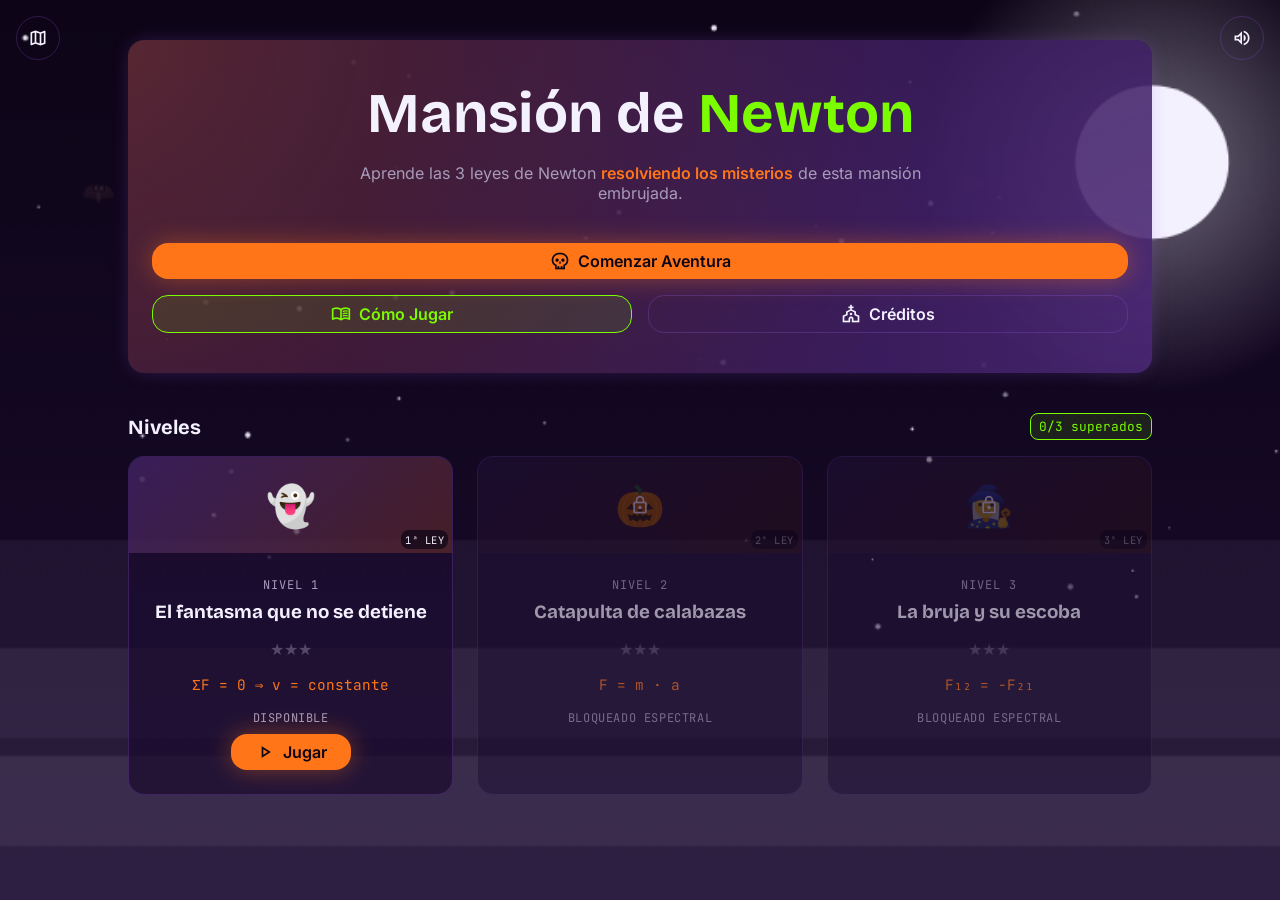
==== commit efc19e78: "fix: Ajuste de retos versión mobile" ====
--- a/index.html
+++ b/index.html
@@ -57,25 +57,25 @@
         <div class="level__layout">
           <div class="level1-main">
           <div class="level__stage-wrap">
+            <div class="level1-mission panel">
+              <p class="level1-mission__label">
+                <span class="level1-mission__dot"></span>
+                Objetivo de laboratorio
+              </p>
+              <p class="level1-mission__text">
+                Hay que soplar al fantasma para que se detenga justo sobre la alfombra,
+                frente a la puerta. Hay que ajustar la niebla de fricción antes de soplar:
+                una vez que el fantasma vuela, ya no se puede cambiar.
+              </p>
+            </div>
+
+            <p class="level1-hint">
+              <span aria-hidden="true">👉</span>
+              Mantener presionado "Soplar" para cargar el impulso inicial
+            </p>
+
             <div class="level1-stage" data-level1="stage">
               <div class="level1-fog"></div>
-
-              <div class="level1-mission panel">
-                <p class="level1-mission__label">
-                  <span class="level1-mission__dot"></span>
-                  Objetivo de laboratorio
-                </p>
-                <p class="level1-mission__text">
-                  Hay que soplar al fantasma para que se detenga justo sobre la alfombra,
-                  frente a la puerta. Hay que ajustar la niebla de fricción antes de soplar:
-                  una vez que el fantasma vuela, ya no se puede cambiar.
-                </p>
-              </div>
-
-              <p class="level1-hint">
-                <span aria-hidden="true">👉</span>
-                Mantener presionado "Soplar" para cargar el impulso inicial
-              </p>
 
               <div class="level1-track" data-level1="track">
                 <div class="level1-track__line"></div>
@@ -109,8 +109,8 @@
               </div>
 
               <p class="level1-status" data-level1="status">Estado: en reposo (inercia estática)</p>
-            </div>
-            <div class="level__message panel" data-level1="message" hidden></div>
+              <div class="level__message panel" data-level1="message" hidden></div>
+            </div>
           </div>
 
           <div class="level1-console">
--- a/css/screens.css
+++ b/css/screens.css
@@ -225,6 +225,16 @@
   gap: var(--space-lg);
 }
 
+/* min-width:auto es el valor por defecto de un ítem de grid/flex y lo fija
+   al ancho mínimo de su contenido (min-content). Si algún descendiente no
+   puede achicarse (ej. un <canvas> con ancho fijado por JS), ese mínimo
+   empuja la columna entera más ancha que el viewport y aparece scroll
+   horizontal real en toda la página. min-width:0 permite que el ítem se
+   achique al espacio disponible. */
+.level__layout > * {
+  min-width: 0;
+}
+
 .level__stage-wrap {
   position: relative;
 }
@@ -280,6 +290,13 @@
   gap: var(--space-md);
 }
 
+/* Mismo problema que en .level__layout, un nivel más abajo: los paneles
+   del sidebar (instrumento, gráfico) son ítems de flex con min-width:auto
+   y no se achican por debajo de su contenido. */
+.level__sidebar > * {
+  min-width: 0;
+}
+
 .level__mission-title {
   font-family: var(--font-display);
   margin: 0 0 var(--space-sm);
@@ -300,6 +317,20 @@
   display: grid;
   grid-template-columns: repeat(2, 1fr);
   gap: var(--space-sm);
+}
+
+/* Mismo problema, ahora en las celdas del HUD de telemetría. */
+.level__telemetry > * {
+  min-width: 0;
+}
+
+/* Con 2 columnas, cada celda queda demasiado angosta en mobile y la
+   etiqueta se pisa con el valor. Una sola columna le da a cada campo el
+   ancho completo para acomodar "etiqueta ... valor" sin solaparse. */
+@media (max-width: 639px) {
+  .level__telemetry {
+    grid-template-columns: 1fr;
+  }
 }
 
 .level__status {
@@ -541,6 +572,26 @@
   text-align: center;
 }
 
+/* Mobile: la misión y el hint salen del stage (como bloques apilados arriba)
+   para no competir por la poca altura disponible y dejar bien visible la
+   pista de juego (fantasma, alfombra, puerta). Sin cambios de física. */
+@media (max-width: 639px) {
+  .level1-mission,
+  .level1-hint {
+    position: static;
+    max-width: none;
+    margin: 0 0 var(--space-sm);
+  }
+
+  .level1-stage {
+    aspect-ratio: 4 / 5;
+  }
+
+  .level1-track {
+    top: 62%;
+  }
+}
+
 .level1-topbar {
   display: flex;
   flex-wrap: wrap;
@@ -925,6 +976,26 @@
   dominant-baseline: middle;
 }
 
+/* Mobile: las etiquetas en nowrap (ancho fijo en rem) ya no caben dentro del
+   stage angosto y se recortaban contra el borde (overflow: hidden). Se
+   reduce el tamaño y se permite ajuste de línea para que queden adentro.
+   Sin cambios de física ni de posiciones del mundo. */
+@media (max-width: 639px) {
+  .level2-catapult__label,
+  .level2-tower__label {
+    max-width: 5rem;
+    white-space: normal;
+    text-align: center;
+    font-size: 0.6rem;
+    line-height: 1.2;
+  }
+
+  .level2-block {
+    font-size: 0.5rem;
+    letter-spacing: 0;
+  }
+}
+
 /* Consola de mando debajo del visor (RF-33, RF-34) */
 .level2-main {
   display: flex;
